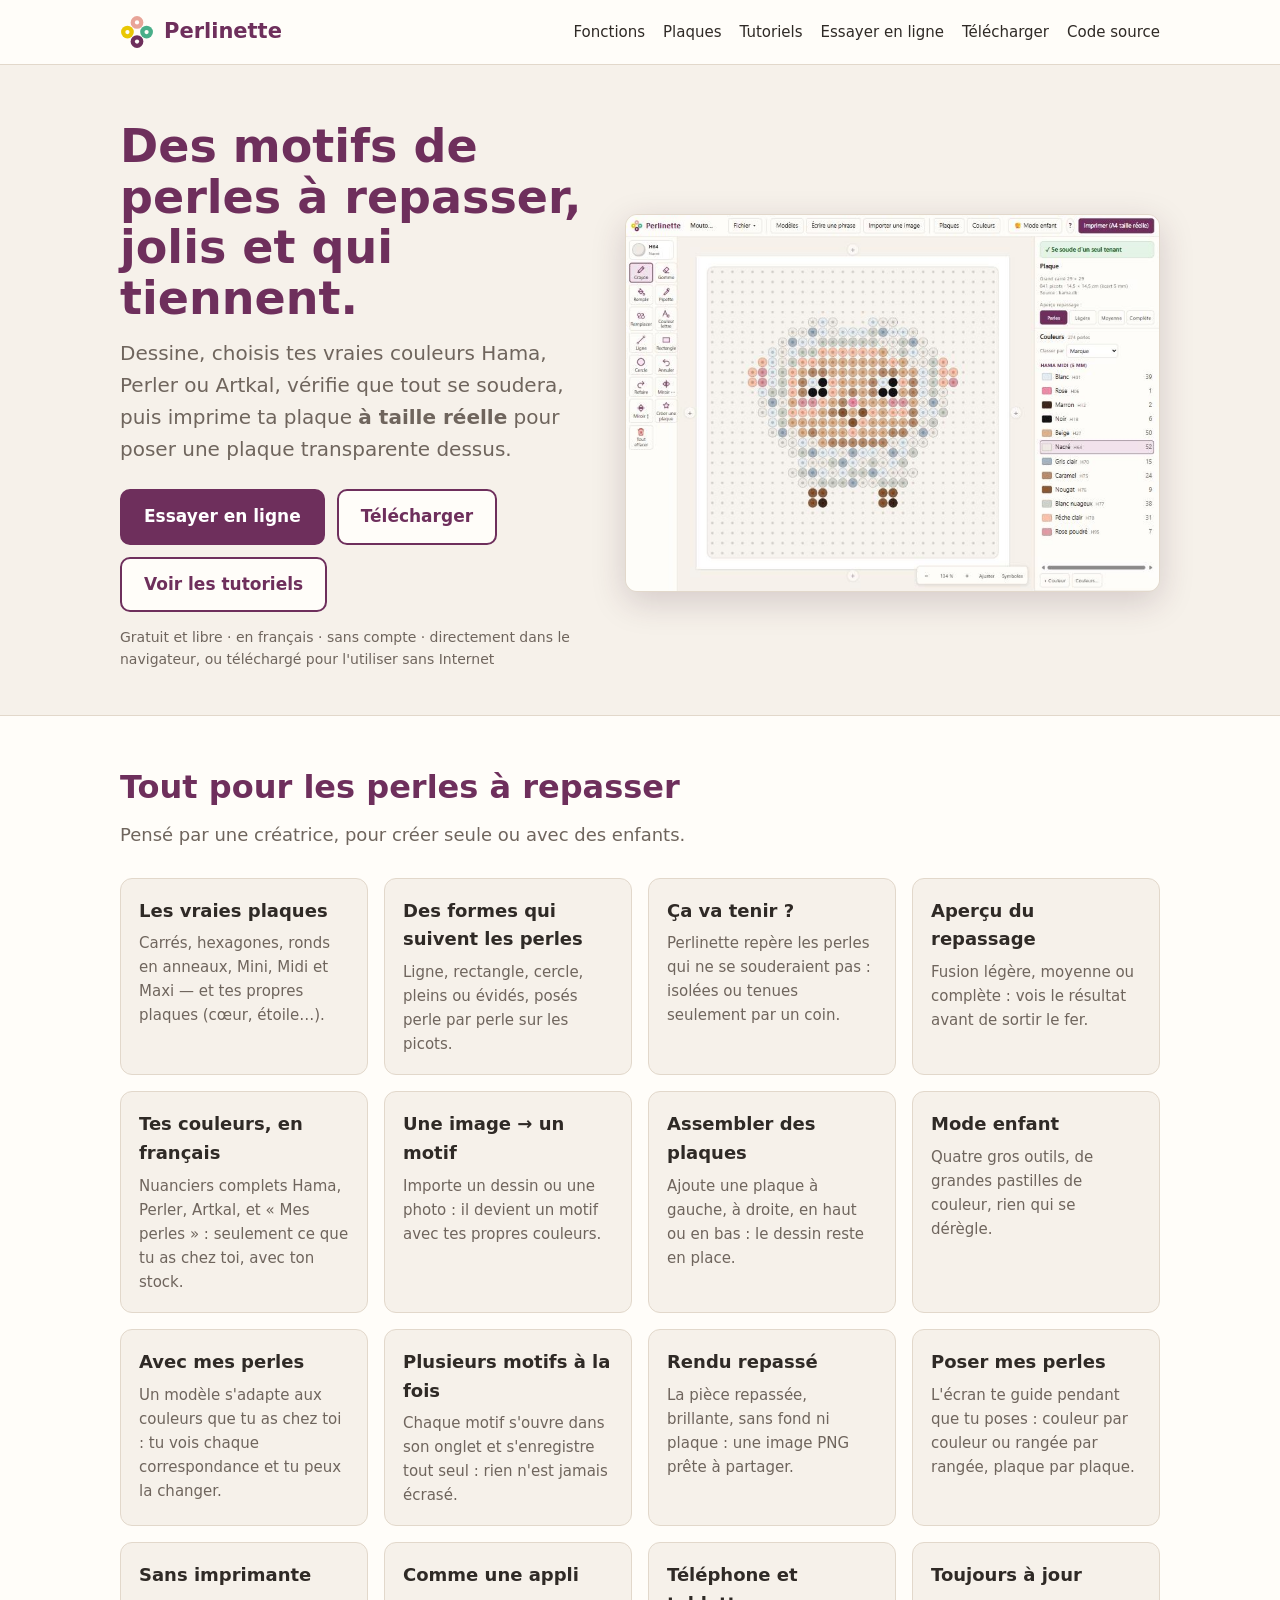
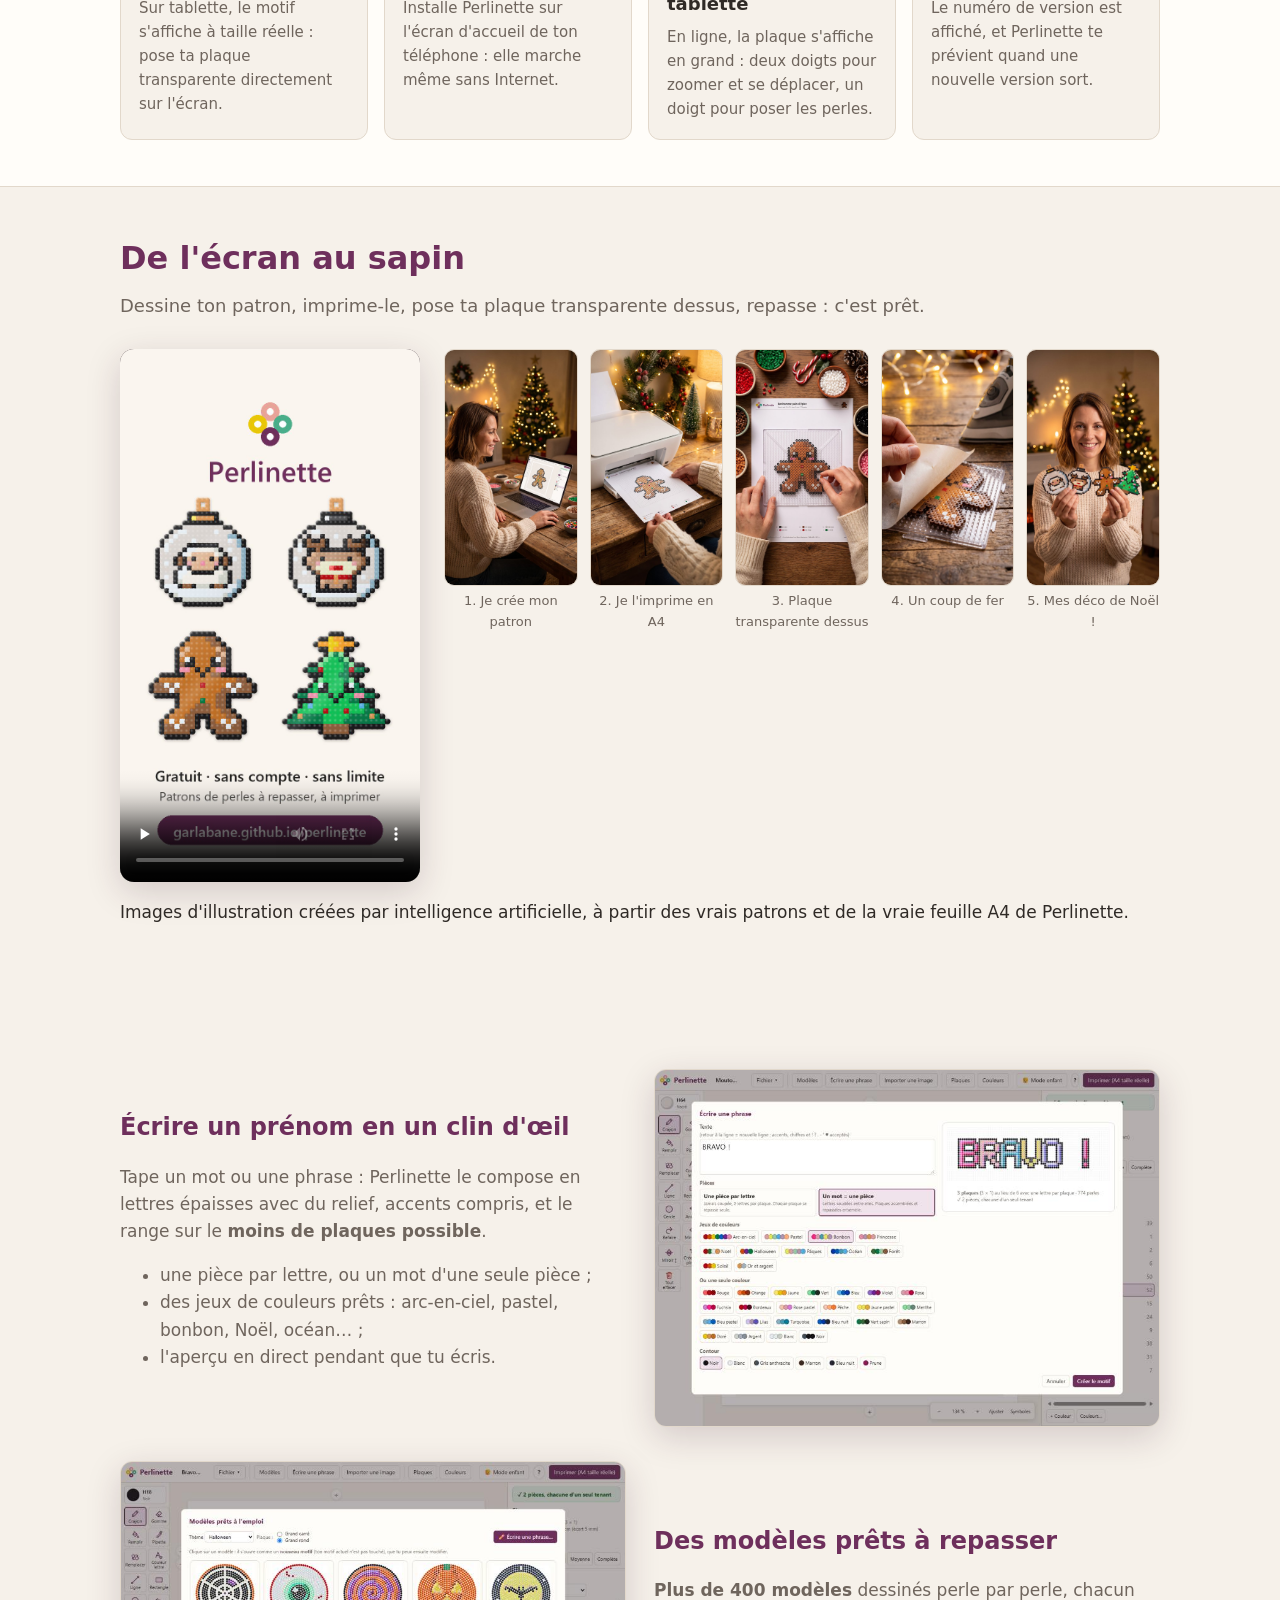
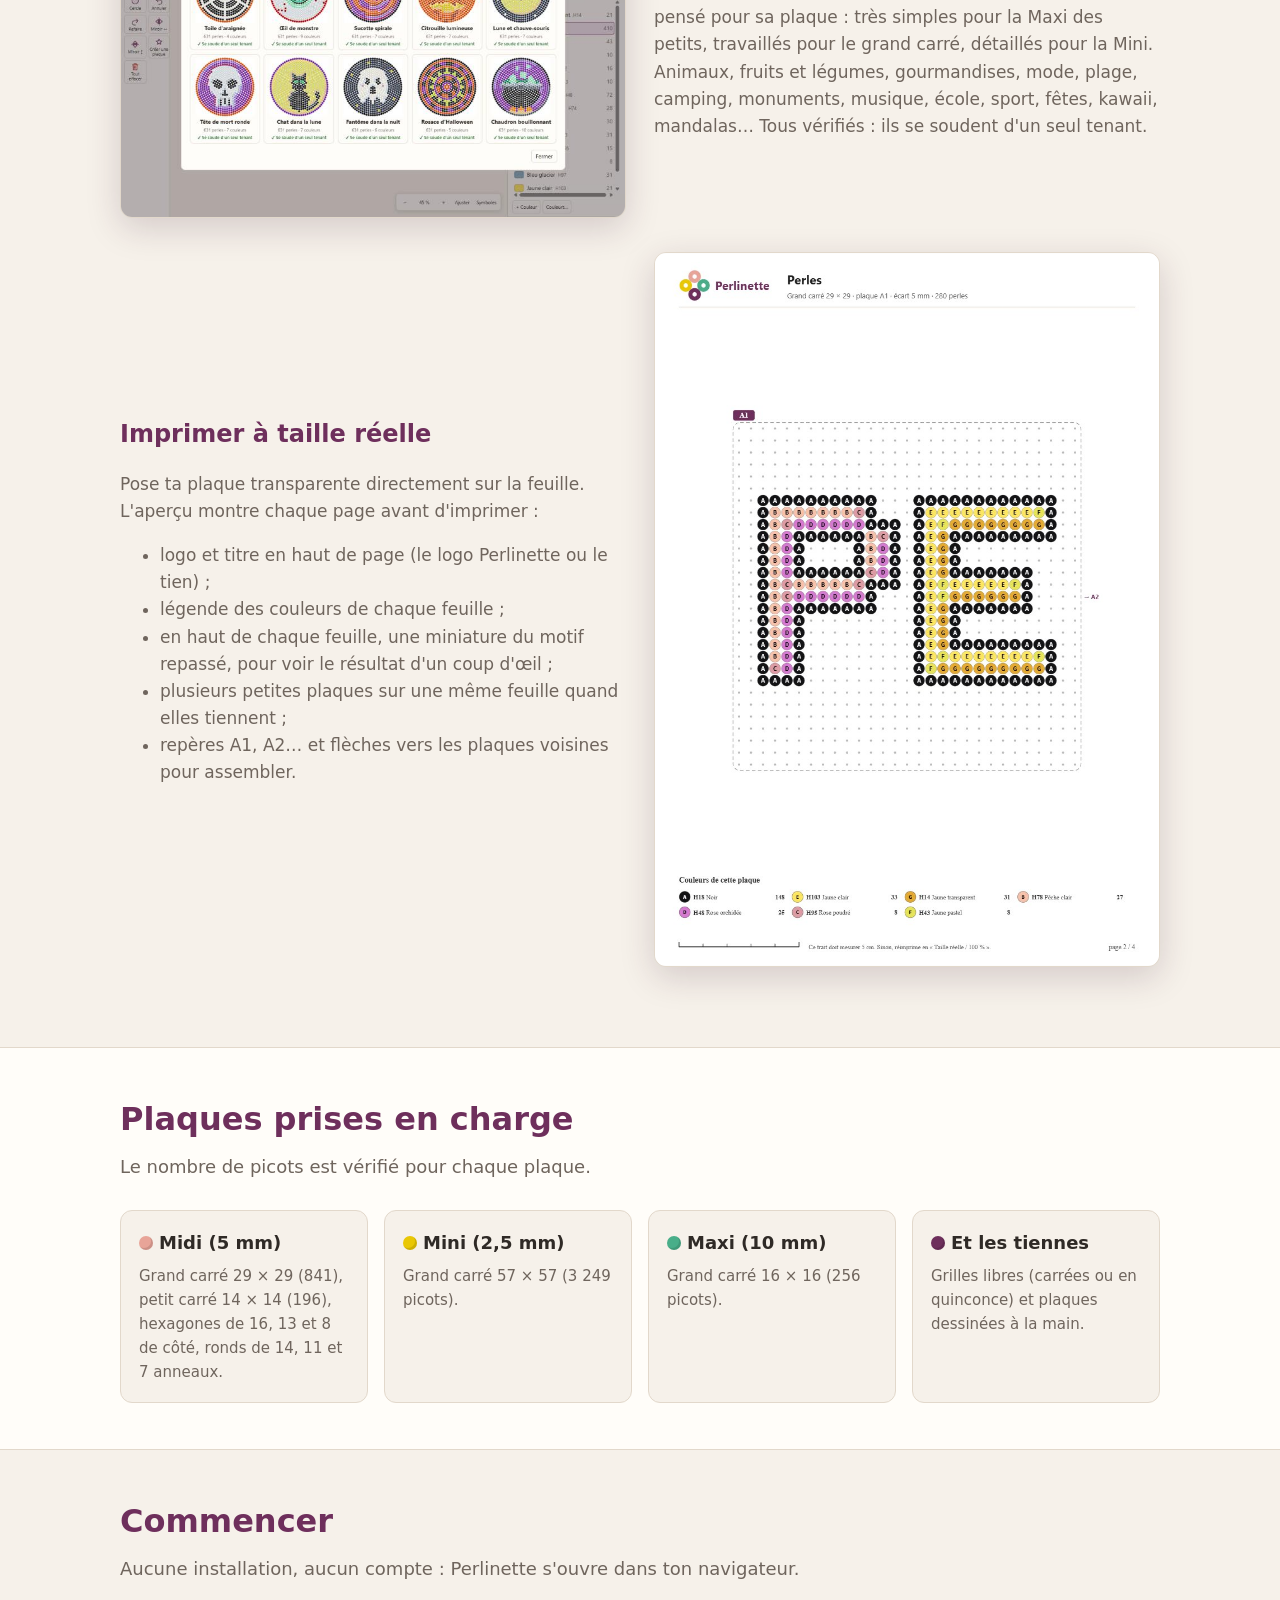
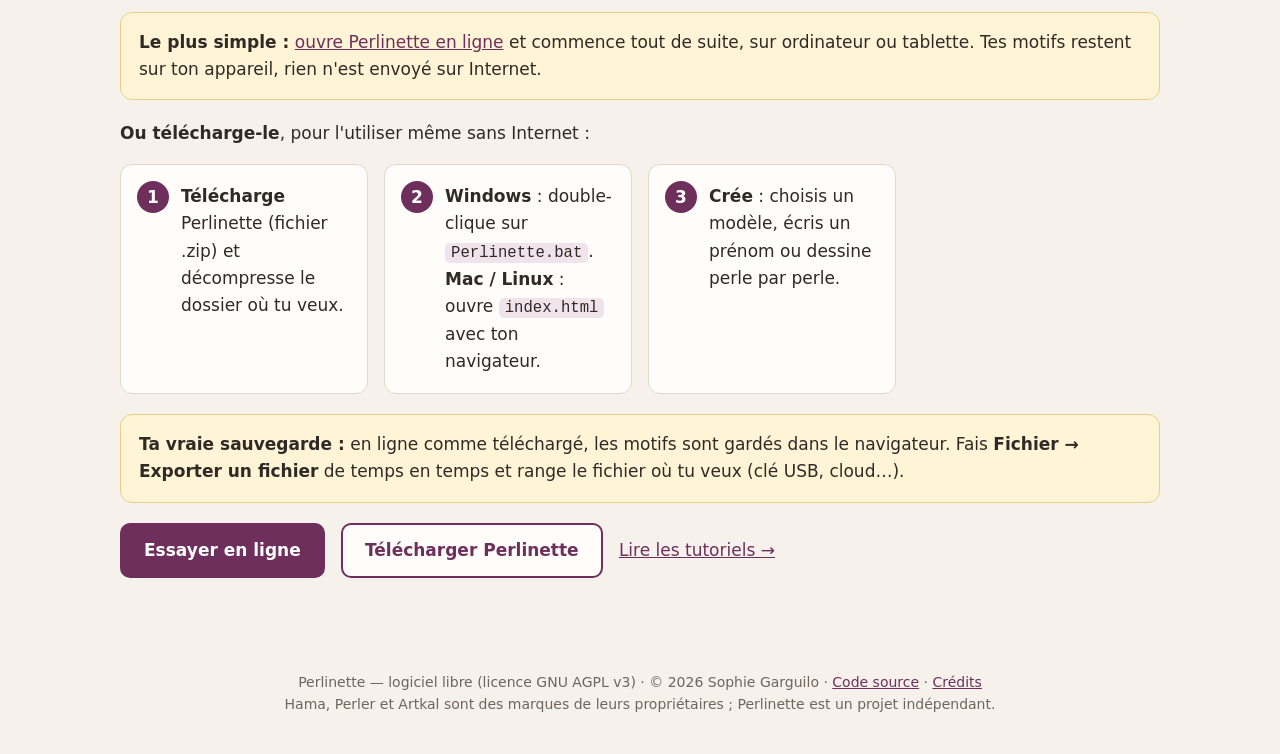
==== docs/index.html @ 948c27b5 "Perlinette 1.3.0 : poser ses perles avec l'écran pour guide - « Poser mes perles » : par couleur, pa" ====
<!doctype html>
<html lang="fr">
<head>
<meta charset="utf-8">
<meta name="viewport" content="width=device-width, initial-scale=1">
<title>Perlinette — motifs de perles à repasser</title>
<meta name="description" content="Perlinette : créer, préparer et imprimer à taille réelle des motifs de perles à repasser (Hama, Perler, Artkal). Gratuit, en français, sans installation.">
<link rel="icon" href="logo.svg" type="image/svg+xml">
<link rel="stylesheet" href="style.css">
</head>
<body>
<header class="entete">
  <div class="conteneur">
    <a class="marque" href="./"><img src="logo.svg" alt="">Perlinette</a>
    <nav>
      <a href="#fonctions">Fonctions</a>
      <a href="#plaques">Plaques</a>
      <a href="tutoriels.html">Tutoriels</a>
      <a href="app/">Essayer en ligne</a>
      <a href="#telecharger">Télécharger</a>
      <a href="https://github.com/garlabane/perlinette">Code source</a>
    </nav>
  </div>
</header>

<main>
<section class="accroche">
  <div class="conteneur">
    <div>
      <h1>Des motifs de perles à repasser, jolis et qui tiennent.</h1>
      <p class="grand">Dessine, choisis tes vraies couleurs Hama, Perler ou Artkal, vérifie que tout se soudera, puis imprime ta plaque <b>à taille réelle</b> pour poser une plaque transparente dessus.</p>
      <div class="actions">
        <a class="bouton plein" href="app/">Essayer en ligne</a>
        <a class="bouton vide" href="https://github.com/garlabane/perlinette/archive/refs/heads/main.zip">Télécharger</a>
        <a class="bouton vide" href="tutoriels.html">Voir les tutoriels</a>
      </div>
      <p class="note">Gratuit et libre · en français · sans compte · directement dans le navigateur, ou téléchargé pour l'utiliser sans Internet</p>
    </div>
    <img class="capture" src="captures/editeur.jpg" alt="L'éditeur de Perlinette : un mouton kawaii sur un grand carré, les outils à gauche, les couleurs à droite">
  </div>
</section>

<section class="claire" id="fonctions">
  <div class="conteneur">
    <h2>Tout pour les perles à repasser</h2>
    <p class="sous">Pensé par une créatrice, pour créer seule ou avec des enfants.</p>
    <div class="cartes">
      <div class="carte"><h3>Les vraies plaques</h3><p>Carrés, hexagones, ronds en anneaux, Mini, Midi et Maxi — et tes propres plaques (cœur, étoile…).</p></div>
      <div class="carte"><h3>Des formes qui suivent les perles</h3><p>Ligne, rectangle, cercle, pleins ou évidés, posés perle par perle sur les picots.</p></div>
      <div class="carte"><h3>Ça va tenir ?</h3><p>Perlinette repère les perles qui ne se souderaient pas : isolées ou tenues seulement par un coin.</p></div>
      <div class="carte"><h3>Aperçu du repassage</h3><p>Fusion légère, moyenne ou complète : vois le résultat avant de sortir le fer.</p></div>
      <div class="carte"><h3>Tes couleurs, en français</h3><p>Nuanciers complets Hama, Perler, Artkal, et « Mes perles » : seulement ce que tu as chez toi, avec ton stock.</p></div>
      <div class="carte"><h3>Une image → un motif</h3><p>Importe un dessin ou une photo : il devient un motif avec tes propres couleurs.</p></div>
      <div class="carte"><h3>Assembler des plaques</h3><p>Ajoute une plaque à gauche, à droite, en haut ou en bas : le dessin reste en place.</p></div>
      <div class="carte"><h3>Mode enfant</h3><p>Quatre gros outils, de grandes pastilles de couleur, rien qui se dérègle.</p></div>
      <div class="carte"><h3>Avec mes perles</h3><p>Un modèle s'adapte aux couleurs que tu as chez toi : tu vois chaque correspondance et tu peux la changer.</p></div>
      <div class="carte"><h3>Plusieurs motifs à la fois</h3><p>Chaque motif s'ouvre dans son onglet et s'enregistre tout seul : rien n'est jamais écrasé.</p></div>
      <div class="carte"><h3>Rendu repassé</h3><p>La pièce repassée, brillante, sans fond ni plaque : une image PNG prête à partager.</p></div>
      <div class="carte"><h3>Poser mes perles</h3><p>L'écran te guide pendant que tu poses : couleur par couleur ou rangée par rangée, plaque par plaque.</p></div>
      <div class="carte"><h3>Sans imprimante</h3><p>Sur tablette, le motif s'affiche à taille réelle : pose ta plaque transparente directement sur l'écran.</p></div>
      <div class="carte"><h3>Comme une appli</h3><p>Installe Perlinette sur l'écran d'accueil de ton téléphone : elle marche même sans Internet.</p></div>
      <div class="carte"><h3>Téléphone et tablette</h3><p>En ligne, la plaque s'affiche en grand : deux doigts pour zoomer et se déplacer, un doigt pour poser les perles.</p></div>
      <div class="carte"><h3>Toujours à jour</h3><p>Le numéro de version est affiché, et Perlinette te prévient quand une nouvelle version sort.</p></div>
    </div>
  </div>
</section>

<section id="ecran-sapin">
  <div class="conteneur">
    <h2>De l'écran au sapin</h2>
    <p class="sous">Dessine ton patron, imprime-le, pose ta plaque transparente dessus, repasse : c'est prêt.</p>
    <div class="film">
      <video controls playsinline preload="none" poster="video/pub-noel.jpg" src="video/pub-noel.mp4" aria-label="Vidéo : un patron de Noël créé dans Perlinette, imprimé, réalisé en perles puis repassé"></video>
      <div class="vues">
        <figure><img src="captures/vues/1-creer.jpg" alt="Une femme crée un bonhomme pain d'épice dans Perlinette, dans un salon de Noël" loading="lazy"><figcaption>1. Je crée mon patron</figcaption></figure>
        <figure><img src="captures/vues/2-imprimer.jpg" alt="La feuille A4 du patron sort de l'imprimante" loading="lazy"><figcaption>2. Je l'imprime en A4</figcaption></figure>
        <figure><img src="captures/vues/3-poser.jpg" alt="Une plaque transparente posée sur la feuille, les perles posées une à une" loading="lazy"><figcaption>3. Plaque transparente dessus</figcaption></figure>
        <figure><img src="captures/vues/4-repasser.jpg" alt="On soulève le papier sulfurisé : le bonhomme pain d'épice est repassé" loading="lazy"><figcaption>4. Un coup de fer</figcaption></figure>
        <figure><img src="captures/vues/5-montrer.jpg" alt="Quatre décorations de Noël en perles repassées : mouton, renne, bonhomme pain d'épice, sapin" loading="lazy"><figcaption>5. Mes déco de Noël !</figcaption></figure>
      </div>
    </div>
    <p class="note">Images d'illustration créées par intelligence artificielle, à partir des vrais patrons et de la vraie feuille A4 de Perlinette.</p>
  </div>
</section>

<section>
  <div class="conteneur">
    <div class="vitrine">
      <div>
        <h3>Écrire un prénom en un clin d'œil</h3>
        <p>Tape un mot ou une phrase : Perlinette le compose en lettres épaisses avec du relief, accents compris, et le range sur le <b>moins de plaques possible</b>.</p>
        <ul>
          <li>une pièce par lettre, ou un mot d'une seule pièce ;</li>
          <li>des jeux de couleurs prêts : arc-en-ciel, pastel, bonbon, Noël, océan… ;</li>
          <li>l'aperçu en direct pendant que tu écris.</li>
        </ul>
      </div>
      <img class="capture" src="captures/phrase.jpg" alt="La fenêtre « Écrire une phrase » avec l'aperçu du mot BRAVO en couleurs bonbon">
    </div>
    <div class="vitrine inverse">
      <div>
        <h3>Des modèles prêts à repasser</h3>
        <p><b>Plus de 400 modèles</b> dessinés perle par perle, chacun pensé pour sa plaque : très simples pour la Maxi des petits, travaillés pour le grand carré, détaillés pour la Mini. Animaux, fruits et légumes, gourmandises, mode, plage, camping, monuments, musique, école, sport, fêtes, kawaii, mandalas… Tous vérifiés : ils se soudent d'un seul tenant.</p>
      </div>
      <img class="capture" src="captures/modeles.jpg" alt="La bibliothèque de modèles : dix motifs d'Halloween pour la plaque ronde">
    </div>
    <div class="vitrine">
      <div>
        <h3>Imprimer à taille réelle</h3>
        <p>Pose ta plaque transparente directement sur la feuille. L'aperçu montre chaque page avant d'imprimer :</p>
        <ul>
          <li>logo et titre en haut de page (le logo Perlinette ou le tien) ;</li>
          <li>légende des couleurs de chaque feuille ;</li>
          <li>en haut de chaque feuille, une miniature du motif repassé, pour voir le résultat d'un coup d'œil ;</li>
          <li>plusieurs petites plaques sur une même feuille quand elles tiennent ;</li>
          <li>repères A1, A2… et flèches vers les plaques voisines pour assembler.</li>
        </ul>
      </div>
      <img class="capture" src="captures/feuille-a4.jpg" alt="Une feuille A4 imprimée : logo, plaque à taille réelle avec symboles, légende des couleurs et règle de contrôle">
    </div>
  </div>
</section>

<section class="claire" id="plaques">
  <div class="conteneur">
    <h2>Plaques prises en charge</h2>
    <p class="sous">Le nombre de picots est vérifié pour chaque plaque.</p>
    <div class="cartes">
      <div class="carte"><h3><span class="perle" style="background:var(--rose)"></span>Midi (5 mm)</h3><p>Grand carré 29 × 29 (841), petit carré 14 × 14 (196), hexagones de 16, 13 et 8 de côté, ronds de 14, 11 et 7 anneaux.</p></div>
      <div class="carte"><h3><span class="perle" style="background:var(--jaune)"></span>Mini (2,5 mm)</h3><p>Grand carré 57 × 57 (3 249 picots).</p></div>
      <div class="carte"><h3><span class="perle" style="background:var(--vert)"></span>Maxi (10 mm)</h3><p>Grand carré 16 × 16 (256 picots).</p></div>
      <div class="carte"><h3><span class="perle" style="background:var(--prune)"></span>Et les tiennes</h3><p>Grilles libres (carrées ou en quinconce) et plaques dessinées à la main.</p></div>
    </div>
  </div>
</section>

<section id="telecharger">
  <div class="conteneur">
    <h2>Commencer</h2>
    <p class="sous">Aucune installation, aucun compte : Perlinette s'ouvre dans ton navigateur.</p>
    <div class="encadre"><b>Le plus simple :</b> <a href="app/">ouvre Perlinette en ligne</a> et commence tout de suite, sur ordinateur ou tablette. Tes motifs restent sur ton appareil, rien n'est envoyé sur Internet.</div>
    <p><b>Ou télécharge-le</b>, pour l'utiliser même sans Internet :</p>
    <ol class="etapes">
      <li><b>Télécharge</b> Perlinette (fichier .zip) et décompresse le dossier où tu veux.</li>
      <li><b>Windows</b> : double-clique sur <code>Perlinette.bat</code>.<br><b>Mac / Linux</b> : ouvre <code>index.html</code> avec ton navigateur.</li>
      <li><b>Crée</b> : choisis un modèle, écris un prénom ou dessine perle par perle.</li>
    </ol>
    <div class="encadre"><b>Ta vraie sauvegarde :</b> en ligne comme téléchargé, les motifs sont gardés dans le navigateur. Fais <b>Fichier → Exporter un fichier</b> de temps en temps et range le fichier où tu veux (clé USB, cloud…).</div>
    <p><a class="bouton plein" href="app/">Essayer en ligne</a> &nbsp; <a class="bouton vide" href="https://github.com/garlabane/perlinette/archive/refs/heads/main.zip">Télécharger Perlinette</a> &nbsp; <a href="tutoriels.html">Lire les tutoriels →</a></p>
  </div>
</section>
</main>

<footer class="pied">
  <div class="conteneur">
    Perlinette — logiciel libre (licence GNU AGPL v3) · © 2026 Sophie Garguilo ·
    <a href="https://github.com/garlabane/perlinette">Code source</a> ·
    <a href="https://github.com/garlabane/perlinette/blob/main/CREDITS.md">Crédits</a><br>
    Hama, Perler et Artkal sont des marques de leurs propriétaires ; Perlinette est un projet indépendant.
  </div>
</footer>
</body>
</html>
---- docs/style.css ----
:root {
  --fond: #f6f1ea; --panneau: #fffdf9; --bord: #e2d8cb; --texte: #2f2a26; --doux: #6f655d;
  --prune: #6e2f5c; --prune-clair: #f1e3ec; --rose: #E8A498; --jaune: #E9C704; --vert: #49AE89;
}
* { box-sizing: border-box; }
html { scroll-behavior: smooth; }
body { margin: 0; font: 17px/1.6 "Segoe UI", system-ui, -apple-system, sans-serif; color: var(--texte); background: var(--fond); }
a { color: var(--prune); }
img { max-width: 100%; height: auto; display: block; }
.conteneur { max-width: 1080px; margin: 0 auto; padding: 0 20px; }

/* en-tête */
.entete { background: var(--panneau); border-bottom: 1px solid var(--bord); position: sticky; top: 0; z-index: 10; }
.entete .conteneur { display: flex; align-items: center; gap: 18px; min-height: 64px; flex-wrap: wrap; }
.marque { display: inline-flex; align-items: center; gap: 10px; font-weight: 700; font-size: 21px; color: var(--prune); text-decoration: none; }
.marque img { width: 34px; height: 34px; }
.entete nav { margin-left: auto; display: flex; gap: 18px; flex-wrap: wrap; font-size: 15px; }
.entete nav a { text-decoration: none; color: var(--texte); }
.entete nav a:hover { color: var(--prune); }

/* boutons */
.bouton { display: inline-block; padding: 12px 22px; border-radius: 10px; font-weight: 600; text-decoration: none; border: 2px solid var(--prune); }
.bouton.plein { background: var(--prune); color: #fff; }
.bouton.plein:hover { background: #5a2549; }
.bouton.vide { color: var(--prune); background: var(--panneau); }

/* accroche */
.accroche { padding: 56px 0 30px; }
.accroche .conteneur { display: grid; grid-template-columns: 1fr 1.15fr; gap: 40px; align-items: center; }
.accroche h1 { font-size: 46px; line-height: 1.1; margin: 0 0 14px; color: var(--prune); }
.accroche p.grand { font-size: 20px; color: var(--doux); margin: 0 0 24px; }
.accroche .actions { display: flex; gap: 12px; flex-wrap: wrap; }
.accroche .note { font-size: 14px; color: var(--doux); margin-top: 14px; }
.capture { border-radius: 12px; box-shadow: 0 10px 34px rgba(60,30,50,.18); border: 1px solid var(--bord); background: #fff; }

/* sections */
section { padding: 46px 0; }
section.claire { background: var(--panneau); border-top: 1px solid var(--bord); border-bottom: 1px solid var(--bord); }
h2 { font-size: 32px; color: var(--prune); margin: 0 0 8px; }
.sous { color: var(--doux); margin: 0 0 28px; font-size: 18px; }
.cartes { display: grid; grid-template-columns: repeat(auto-fill, minmax(240px, 1fr)); gap: 16px; }
.carte { background: var(--panneau); border: 1px solid var(--bord); border-radius: 12px; padding: 18px; }
section.claire .carte { background: var(--fond); }
.carte h3 { margin: 0 0 6px; font-size: 18px; }
.carte p { margin: 0; font-size: 15px; color: var(--doux); }
.perle { display: inline-block; width: 14px; height: 14px; border-radius: 50%; margin-right: 6px; vertical-align: -1px; box-shadow: inset -2px -2px 0 rgba(0,0,0,.12); }
.vitrine { display: grid; grid-template-columns: 1fr 1fr; gap: 28px; align-items: center; margin: 34px 0; }
.vitrine.inverse > :first-child { order: 2; }
.vitrine h3 { font-size: 24px; margin: 0 0 8px; color: var(--prune); }
.vitrine p, .vitrine li { color: var(--doux); }
.etapes { counter-reset: e; list-style: none; padding: 0; display: grid; grid-template-columns: repeat(auto-fill, minmax(230px, 1fr)); gap: 16px; }
.etapes li { counter-increment: e; background: var(--panneau); border: 1px solid var(--bord); border-radius: 12px; padding: 18px 18px 18px 60px; position: relative; }
.etapes li::before { content: counter(e); position: absolute; left: 16px; top: 16px; width: 32px; height: 32px; border-radius: 50%; background: var(--prune); color: #fff; font-weight: 700; display: grid; place-items: center; }
.encadre { background: #fff4d6; border: 1px solid #e8cf86; border-radius: 12px; padding: 16px 18px; margin: 20px 0; }
code, kbd { background: var(--prune-clair); padding: 1px 6px; border-radius: 5px; font-size: .92em; }
kbd { border: 1px solid #d8bcd0; }

/* tutoriels */
.sommaire { display: flex; flex-wrap: wrap; gap: 8px; margin: 0 0 30px; padding: 0; list-style: none; }
.sommaire a { display: inline-block; padding: 7px 14px; border-radius: 20px; background: var(--panneau); border: 1px solid var(--bord); text-decoration: none; font-size: 15px; }
.sommaire a:hover { border-color: var(--prune); }
.tuto { background: var(--panneau); border: 1px solid var(--bord); border-radius: 14px; padding: 24px 28px; margin: 0 0 22px; scroll-margin-top: 80px; }
.tuto h2 { font-size: 26px; }
.tuto ol, .tuto ul { padding-left: 22px; }
.tuto li { margin: 6px 0; }
.tuto figure { margin: 18px 0 4px; }
.tuto figcaption { font-size: 14px; color: var(--doux); margin-top: 6px; text-align: center; }

/* pied */
.pied { padding: 30px 0 40px; font-size: 14px; color: var(--doux); text-align: center; }

@media (max-width: 820px) {
  .accroche .conteneur, .vitrine { grid-template-columns: 1fr; }
  .vitrine.inverse > :first-child { order: 0; }
  .accroche h1 { font-size: 36px; }
  .entete nav { margin-left: 0; }
  .tuto { padding: 18px; }
}

/* Aperçu des catégories de modèles (tutoriels) */
.categories { display: grid; gap: 14px; margin: 14px 0 6px; }
.categories figure { margin: 0; background: #fff; border: 1px solid rgba(0,0,0,.08); border-radius: 12px; padding: 10px 10px 6px; overflow-x: auto; }
.categories img { display: block; width: 100%; min-width: 560px; height: auto; }
.categories figcaption { margin-top: 4px; font-size: .95rem; }

/* De l'écran au sapin : la vidéo + les 5 vues */
.film { display: grid; grid-template-columns: minmax(220px, 300px) 1fr; gap: 24px; align-items: start; margin-top: 18px; }
.film video { width: 100%; aspect-ratio: 9 / 16; border-radius: 14px; background: #2a1d24; box-shadow: 0 10px 34px rgba(60,30,50,.18); }
.vues { display: grid; grid-template-columns: repeat(5, 1fr); gap: 12px; }
.vues figure { margin: 0; }
.vues img { width: 100%; aspect-ratio: 9 / 16; object-fit: cover; border-radius: 10px; border: 1px solid var(--bord); display: block; }
.vues figcaption { font-size: 13px; color: var(--doux); margin-top: 5px; text-align: center; }
@media (max-width: 820px) {
  .film { grid-template-columns: 1fr; }
  .film video { max-width: 340px; margin: 0 auto; display: block; }
  .vues { grid-template-columns: repeat(3, 1fr); }
}
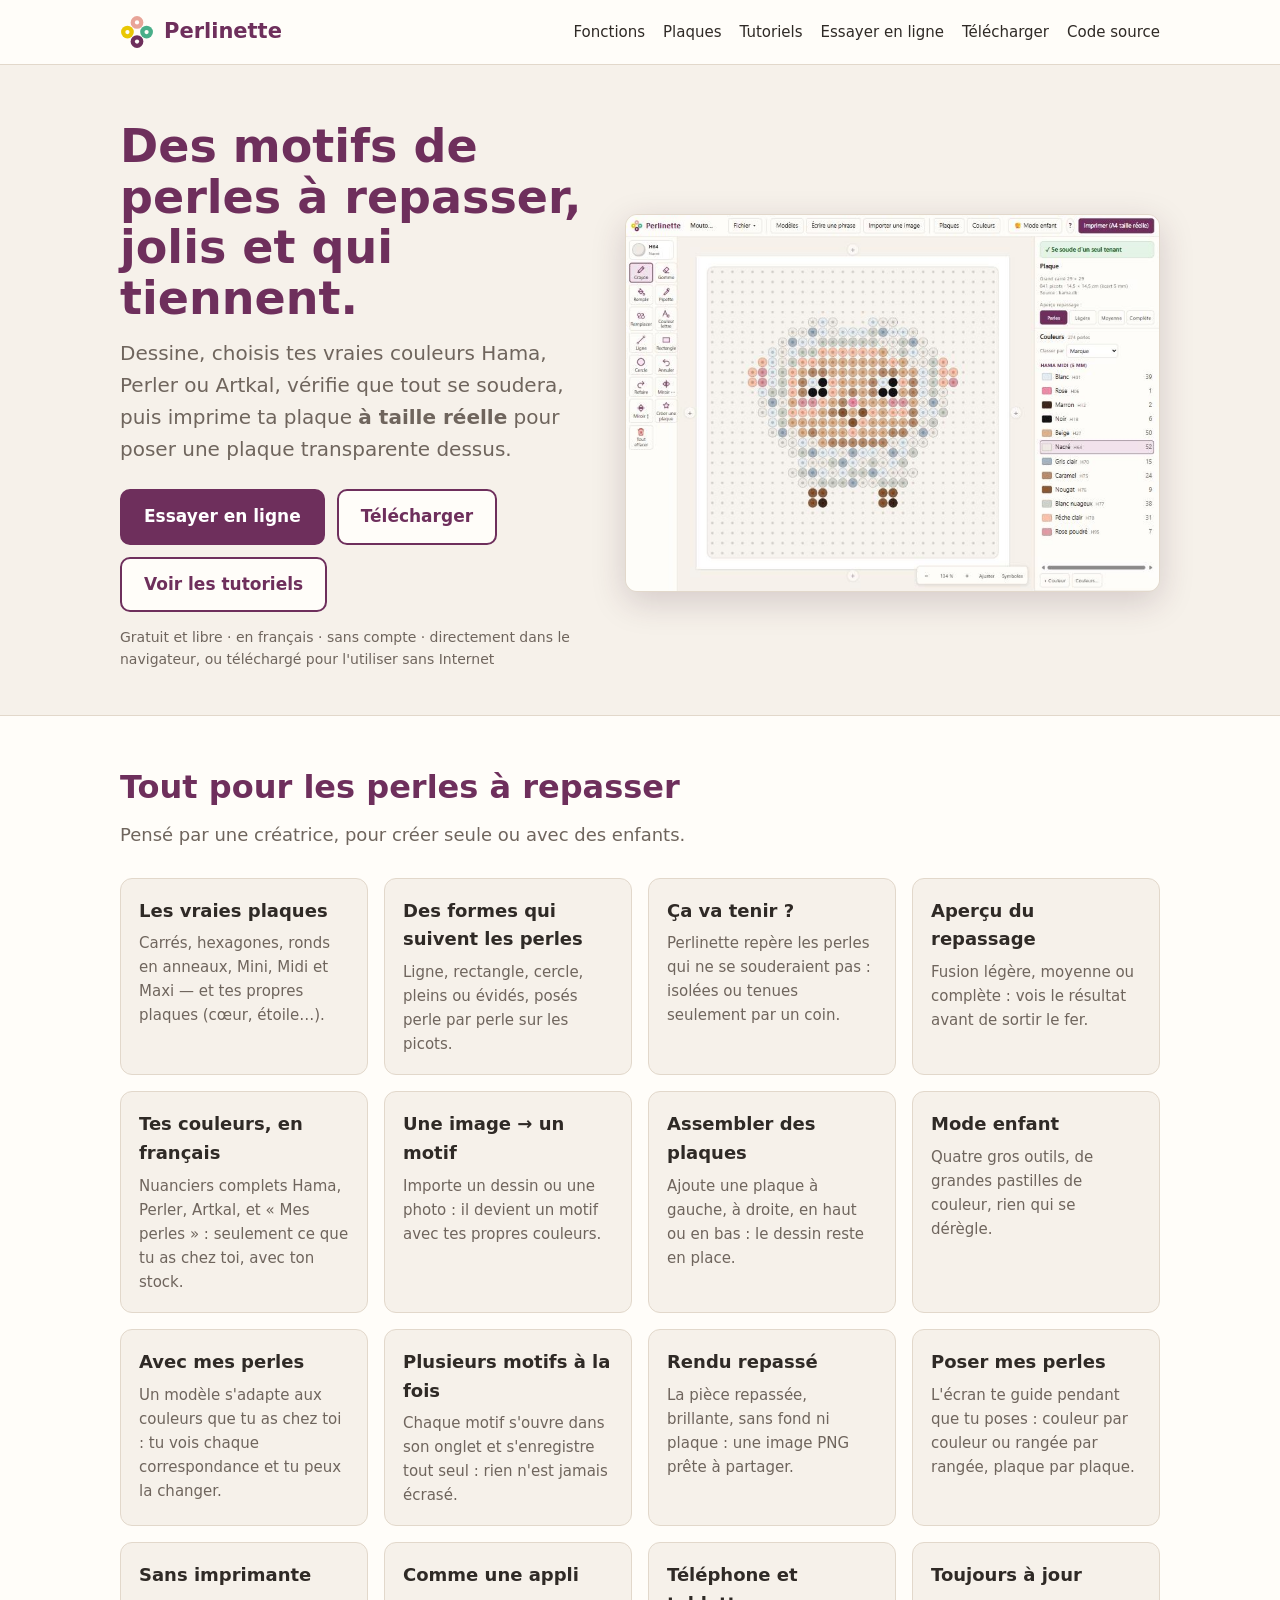
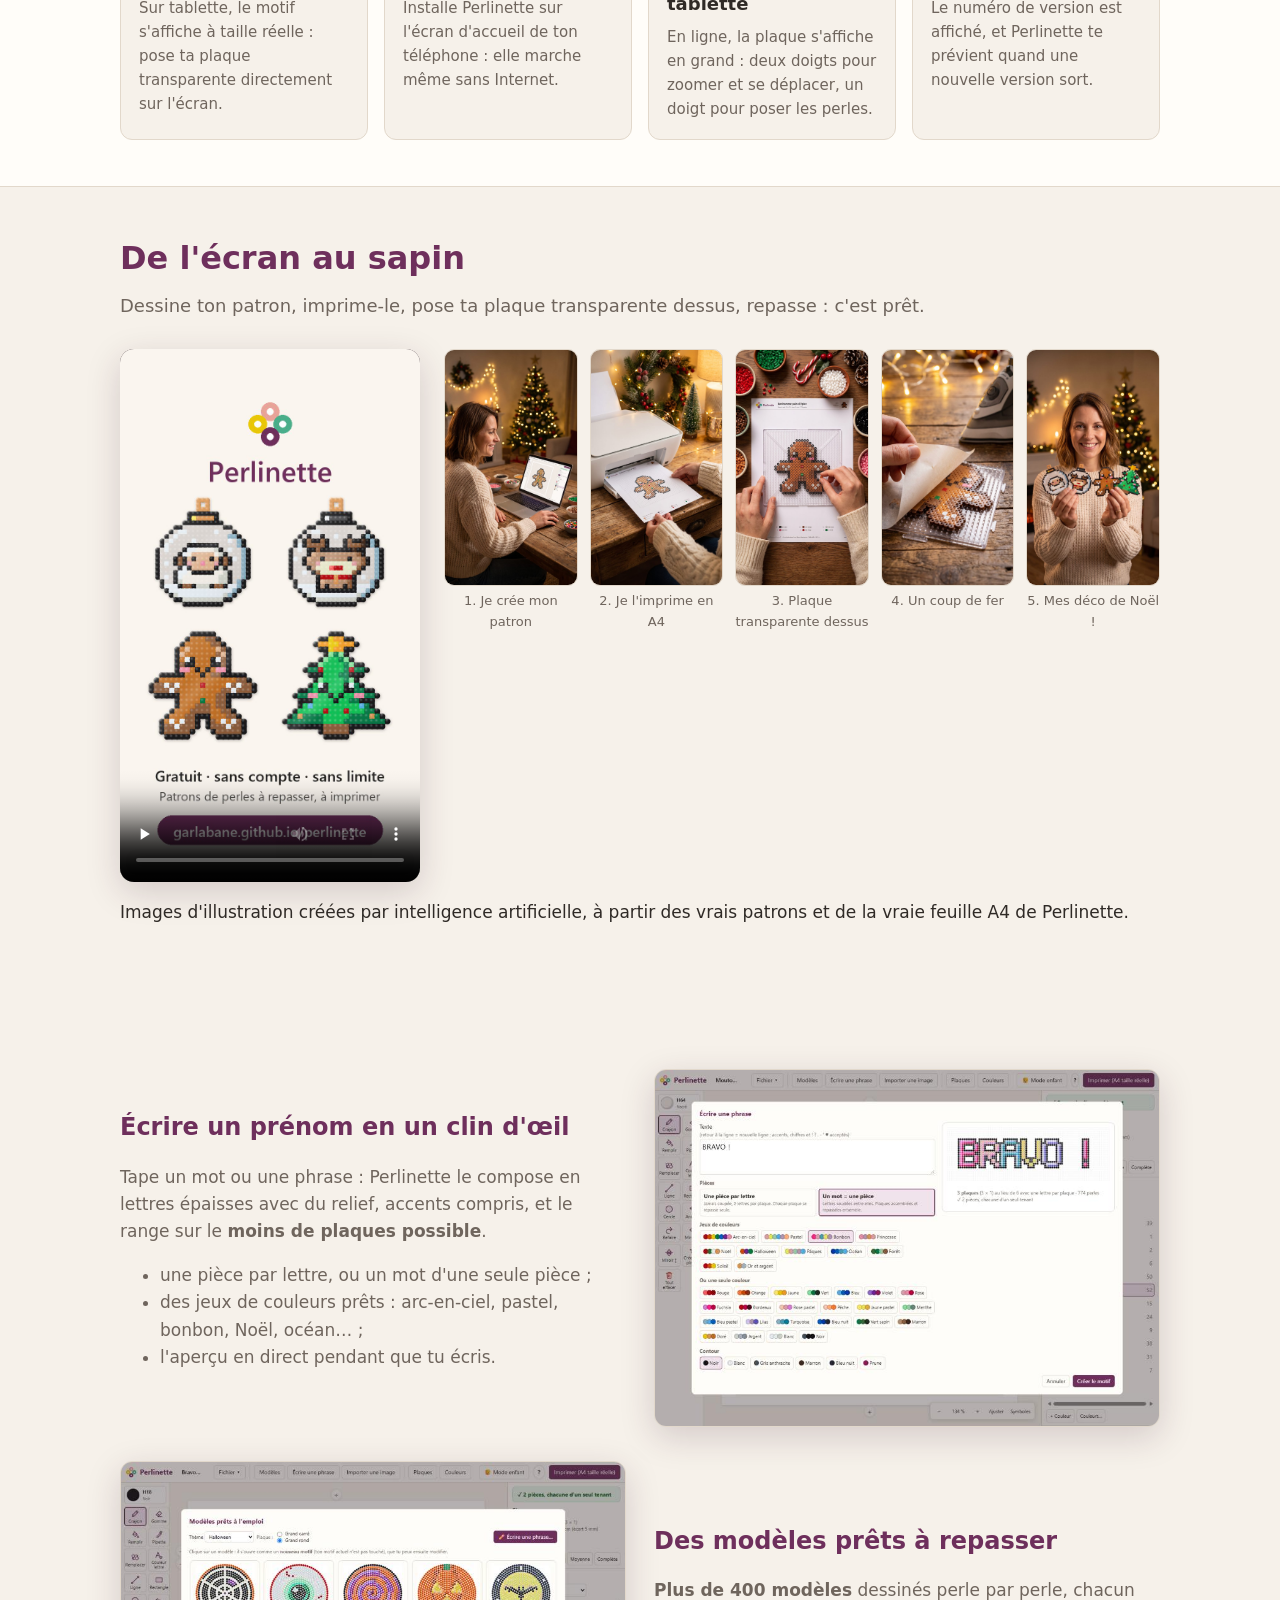
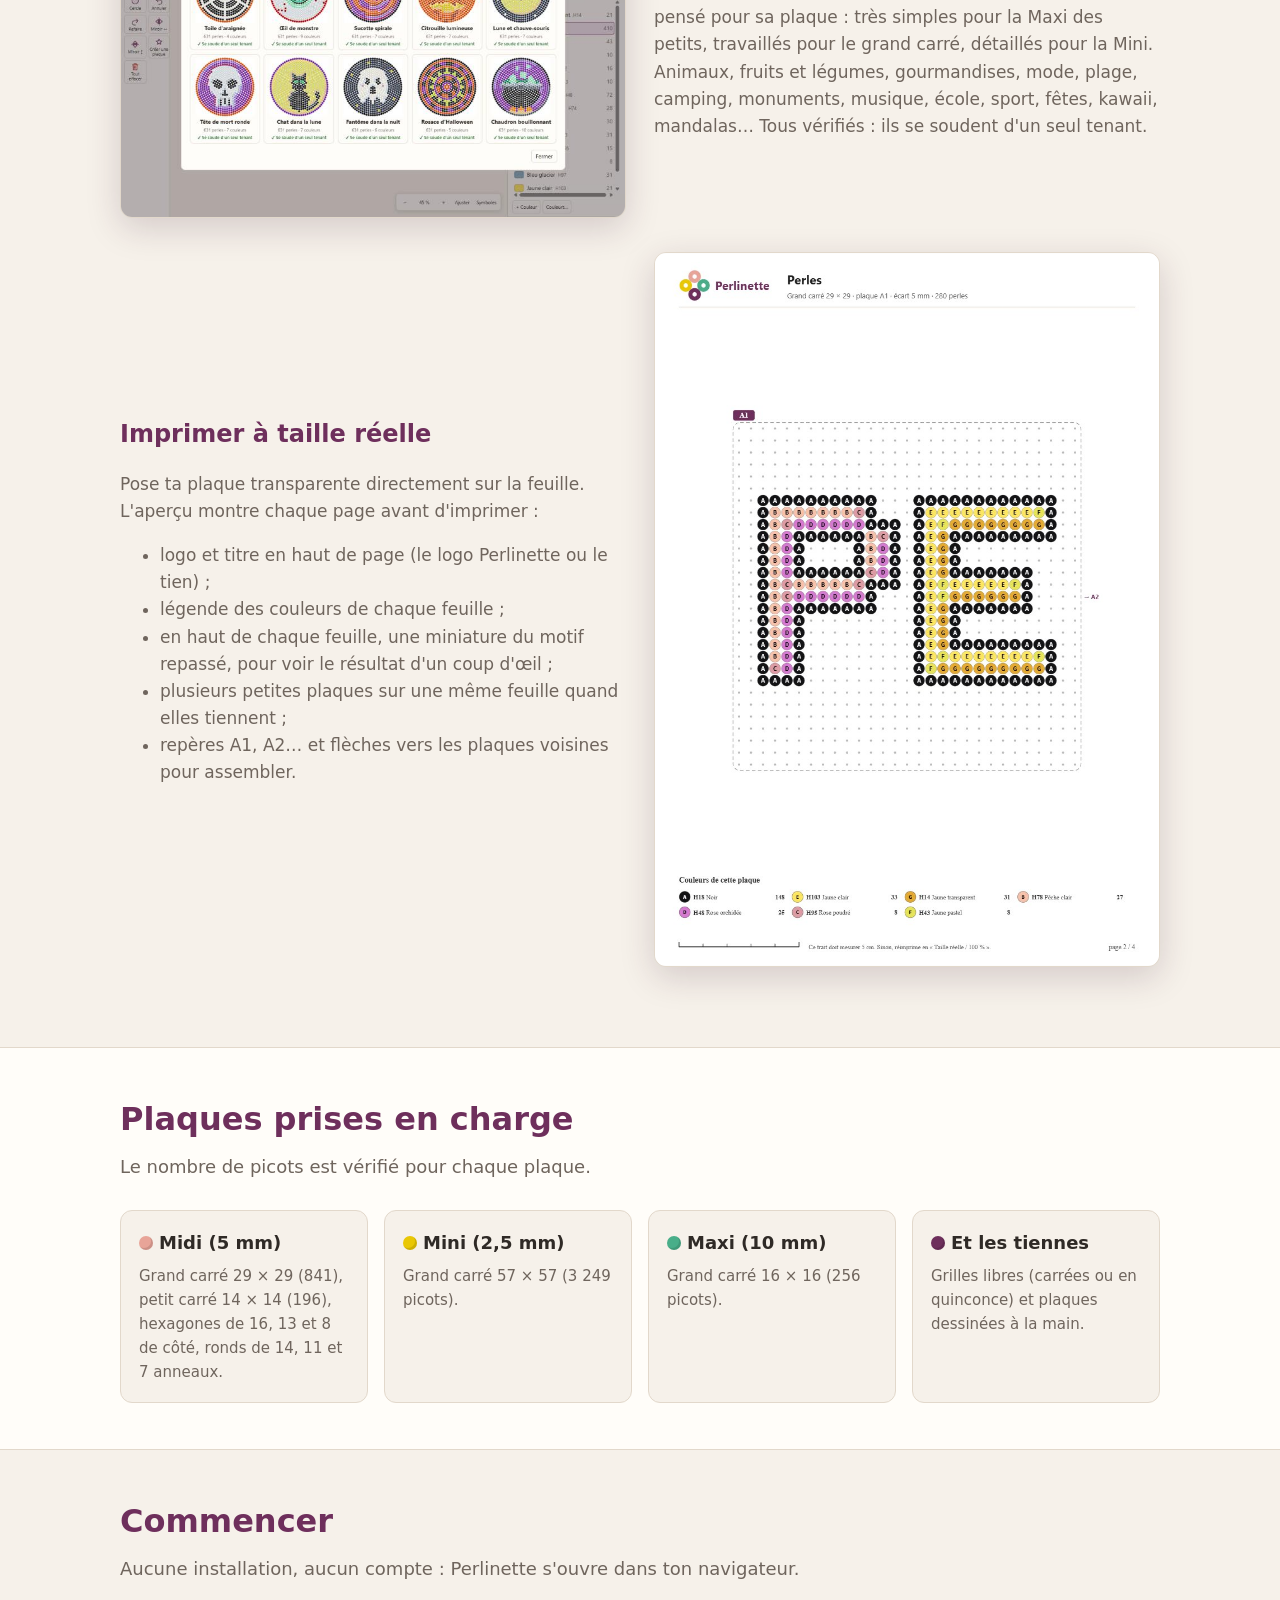
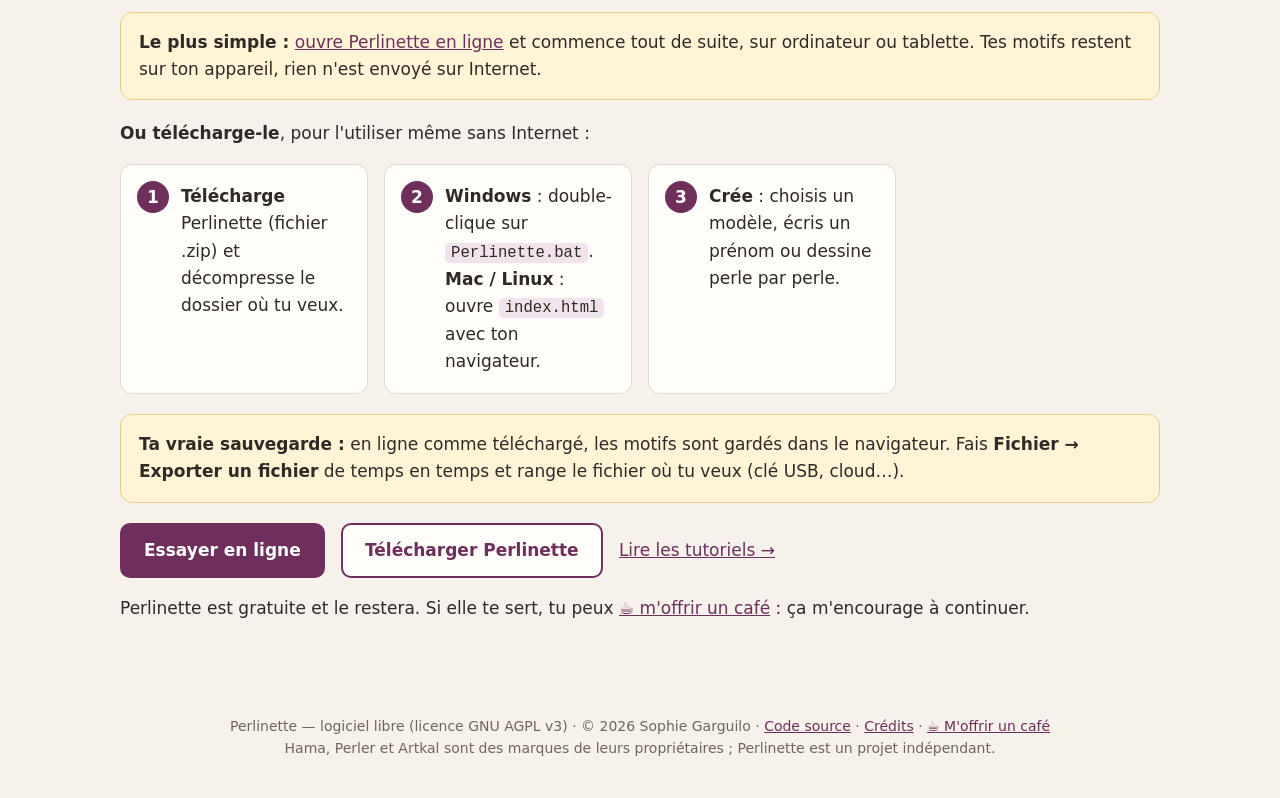
==== commit e3c72b63: "Perlinette 1.4.0 : PDF à partager, noir et blanc, plaque dégagée sur téléphone - fenêtre d'impressio" ====
--- a/docs/index.html
+++ b/docs/index.html
@@ -147,6 +147,7 @@
     </ol>
     <div class="encadre"><b>Ta vraie sauvegarde :</b> en ligne comme téléchargé, les motifs sont gardés dans le navigateur. Fais <b>Fichier → Exporter un fichier</b> de temps en temps et range le fichier où tu veux (clé USB, cloud…).</div>
     <p><a class="bouton plein" href="app/">Essayer en ligne</a> &nbsp; <a class="bouton vide" href="https://github.com/garlabane/perlinette/archive/refs/heads/main.zip">Télécharger Perlinette</a> &nbsp; <a href="tutoriels.html">Lire les tutoriels →</a></p>
+    <p class="note cafe">Perlinette est gratuite et le restera. Si elle te sert, tu peux <a href="https://buymeacoffee.com/garlabane" target="_blank" rel="noopener">☕ m'offrir un café</a> : ça m'encourage à continuer.</p>
   </div>
 </section>
 </main>
@@ -155,7 +156,8 @@
   <div class="conteneur">
     Perlinette — logiciel libre (licence GNU AGPL v3) · © 2026 Sophie Garguilo ·
     <a href="https://github.com/garlabane/perlinette">Code source</a> ·
-    <a href="https://github.com/garlabane/perlinette/blob/main/CREDITS.md">Crédits</a><br>
+    <a href="https://github.com/garlabane/perlinette/blob/main/CREDITS.md">Crédits</a> ·
+    <a href="https://buymeacoffee.com/garlabane" target="_blank" rel="noopener">☕ M'offrir un café</a><br>
     Hama, Perler et Artkal sont des marques de leurs propriétaires ; Perlinette est un projet indépendant.
   </div>
 </footer>
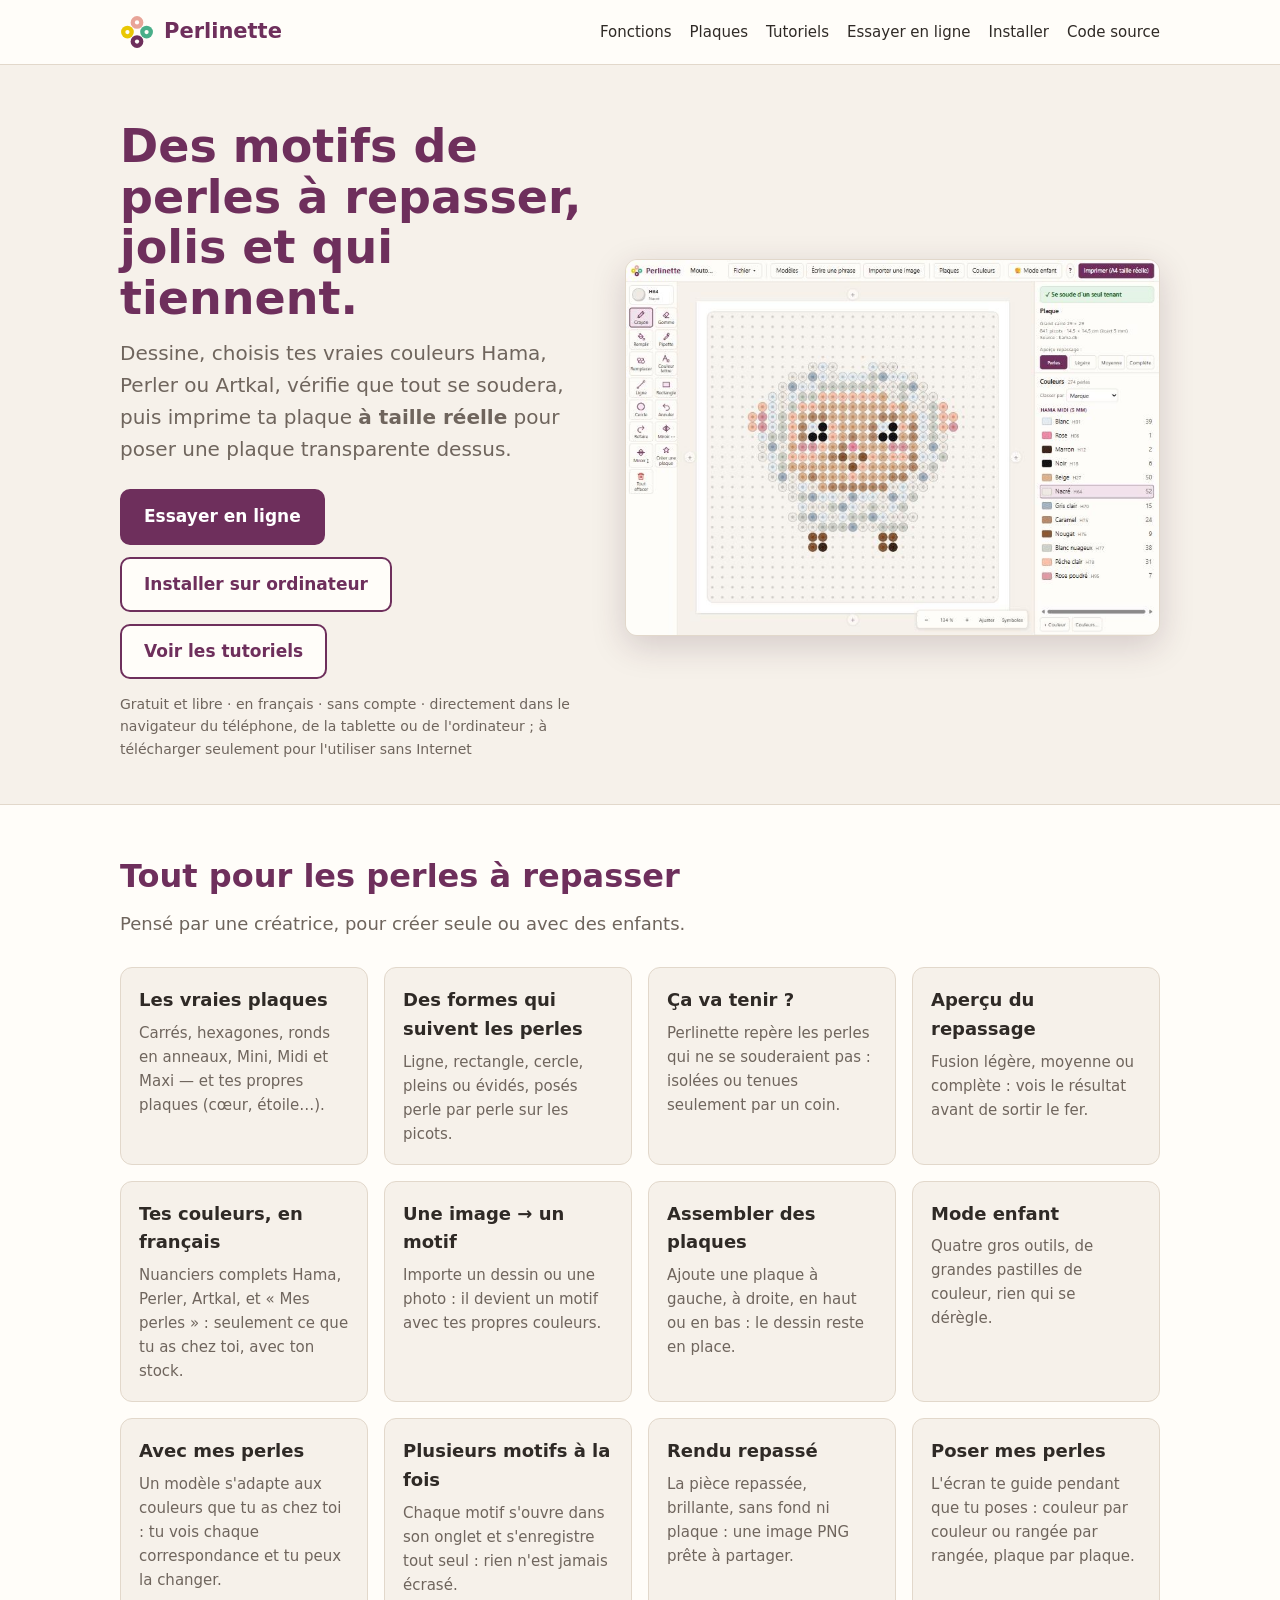
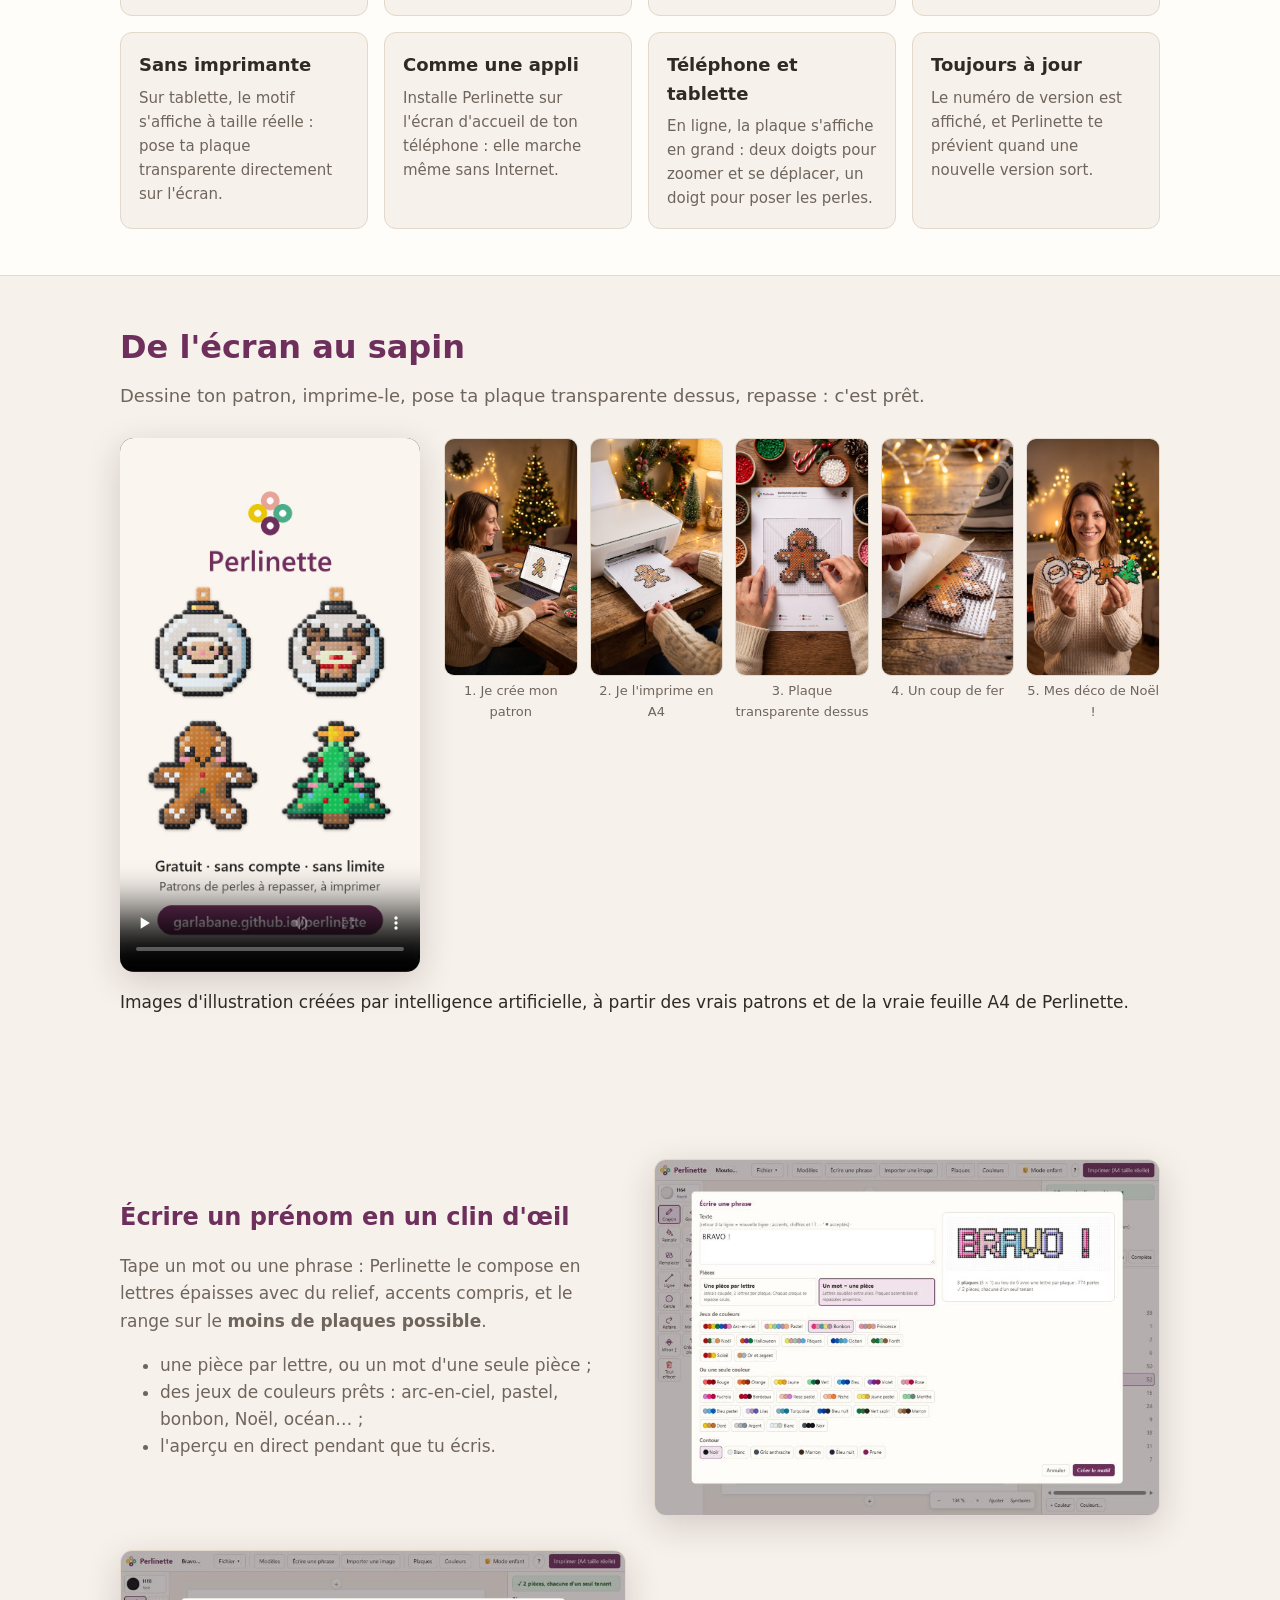
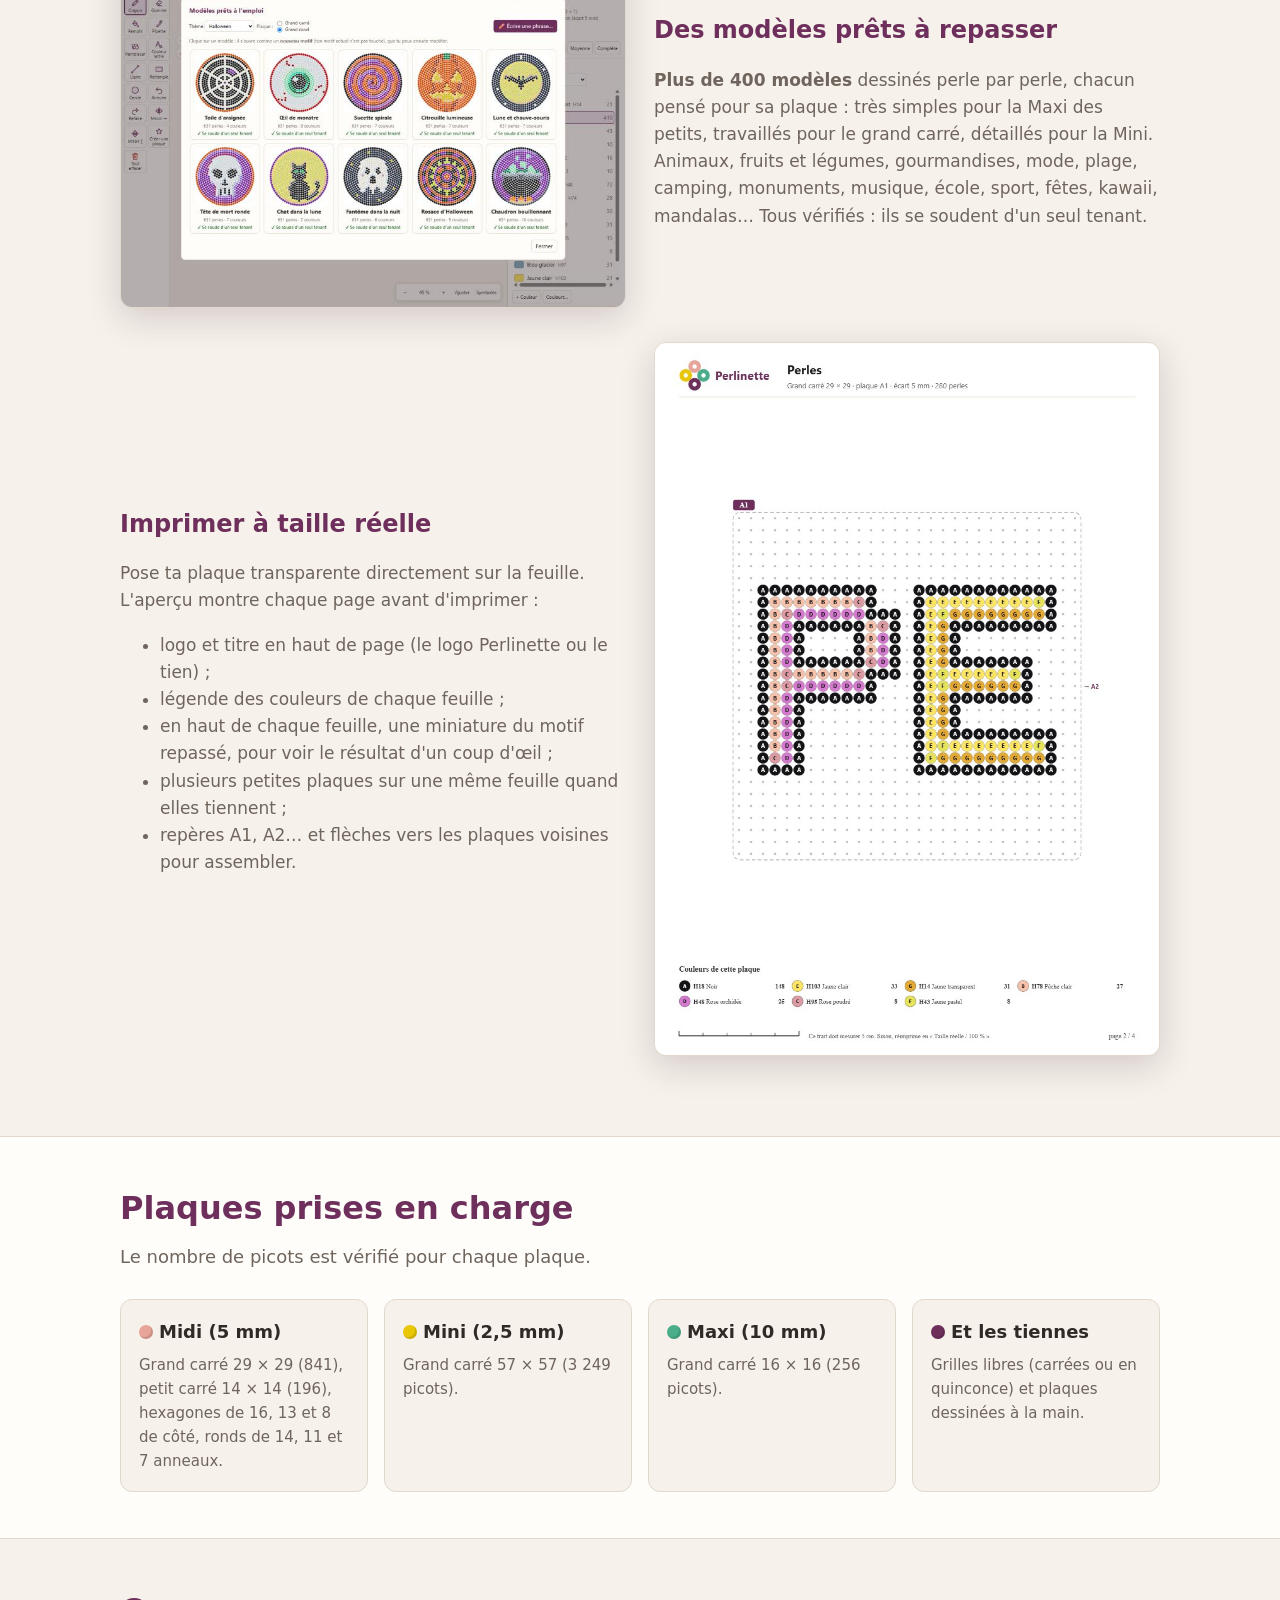
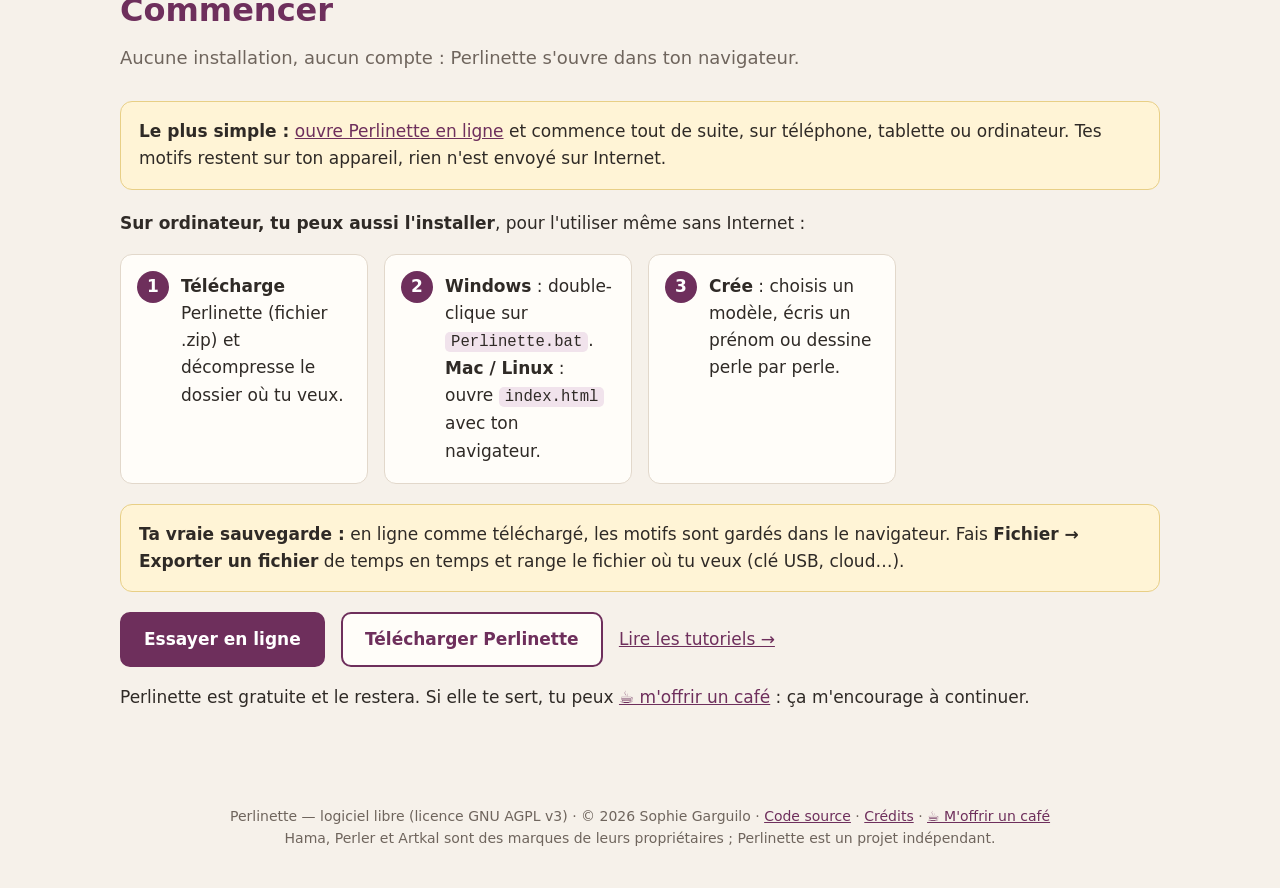
==== commit bec4520b: "1.4.1 : rotation et miroir de la sélection, aperçu au doigt, liens directs vers l'application" ====
--- a/docs/index.html
+++ b/docs/index.html
@@ -17,7 +17,7 @@
       <a href="#plaques">Plaques</a>
       <a href="tutoriels.html">Tutoriels</a>
       <a href="app/">Essayer en ligne</a>
-      <a href="#telecharger">Télécharger</a>
+      <a href="#telecharger">Installer</a>
       <a href="https://github.com/garlabane/perlinette">Code source</a>
     </nav>
   </div>
@@ -31,10 +31,10 @@
       <p class="grand">Dessine, choisis tes vraies couleurs Hama, Perler ou Artkal, vérifie que tout se soudera, puis imprime ta plaque <b>à taille réelle</b> pour poser une plaque transparente dessus.</p>
       <div class="actions">
         <a class="bouton plein" href="app/">Essayer en ligne</a>
-        <a class="bouton vide" href="https://github.com/garlabane/perlinette/archive/refs/heads/main.zip">Télécharger</a>
+        <a class="bouton vide" href="#telecharger">Installer sur ordinateur</a>
         <a class="bouton vide" href="tutoriels.html">Voir les tutoriels</a>
       </div>
-      <p class="note">Gratuit et libre · en français · sans compte · directement dans le navigateur, ou téléchargé pour l'utiliser sans Internet</p>
+      <p class="note">Gratuit et libre · en français · sans compte · directement dans le navigateur du téléphone, de la tablette ou de l'ordinateur ; à télécharger seulement pour l'utiliser sans Internet</p>
     </div>
     <img class="capture" src="captures/editeur.jpg" alt="L'éditeur de Perlinette : un mouton kawaii sur un grand carré, les outils à gauche, les couleurs à droite">
   </div>
@@ -138,8 +138,8 @@
   <div class="conteneur">
     <h2>Commencer</h2>
     <p class="sous">Aucune installation, aucun compte : Perlinette s'ouvre dans ton navigateur.</p>
-    <div class="encadre"><b>Le plus simple :</b> <a href="app/">ouvre Perlinette en ligne</a> et commence tout de suite, sur ordinateur ou tablette. Tes motifs restent sur ton appareil, rien n'est envoyé sur Internet.</div>
-    <p><b>Ou télécharge-le</b>, pour l'utiliser même sans Internet :</p>
+    <div class="encadre"><b>Le plus simple :</b> <a href="app/">ouvre Perlinette en ligne</a> et commence tout de suite, sur téléphone, tablette ou ordinateur. Tes motifs restent sur ton appareil, rien n'est envoyé sur Internet.</div>
+    <p><b>Sur ordinateur, tu peux aussi l'installer</b>, pour l'utiliser même sans Internet :</p>
     <ol class="etapes">
       <li><b>Télécharge</b> Perlinette (fichier .zip) et décompresse le dossier où tu veux.</li>
       <li><b>Windows</b> : double-clique sur <code>Perlinette.bat</code>.<br><b>Mac / Linux</b> : ouvre <code>index.html</code> avec ton navigateur.</li>
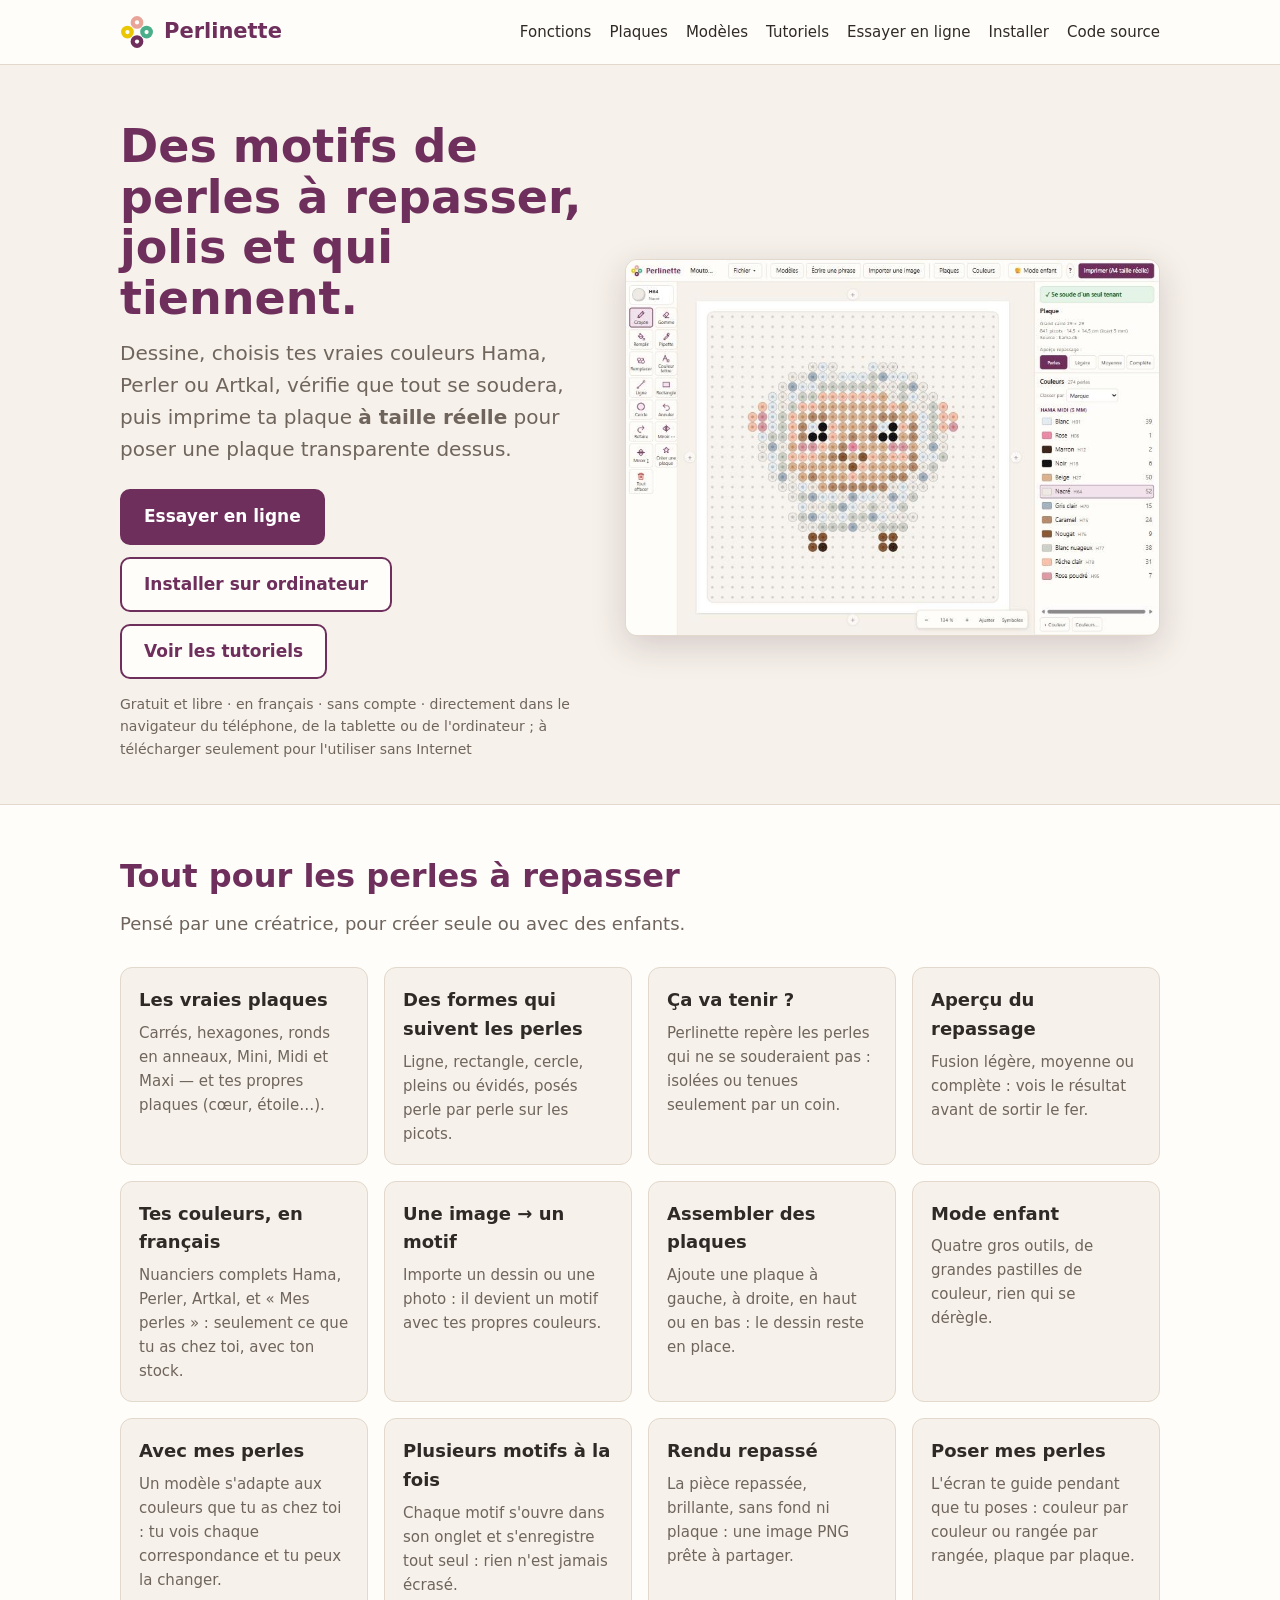
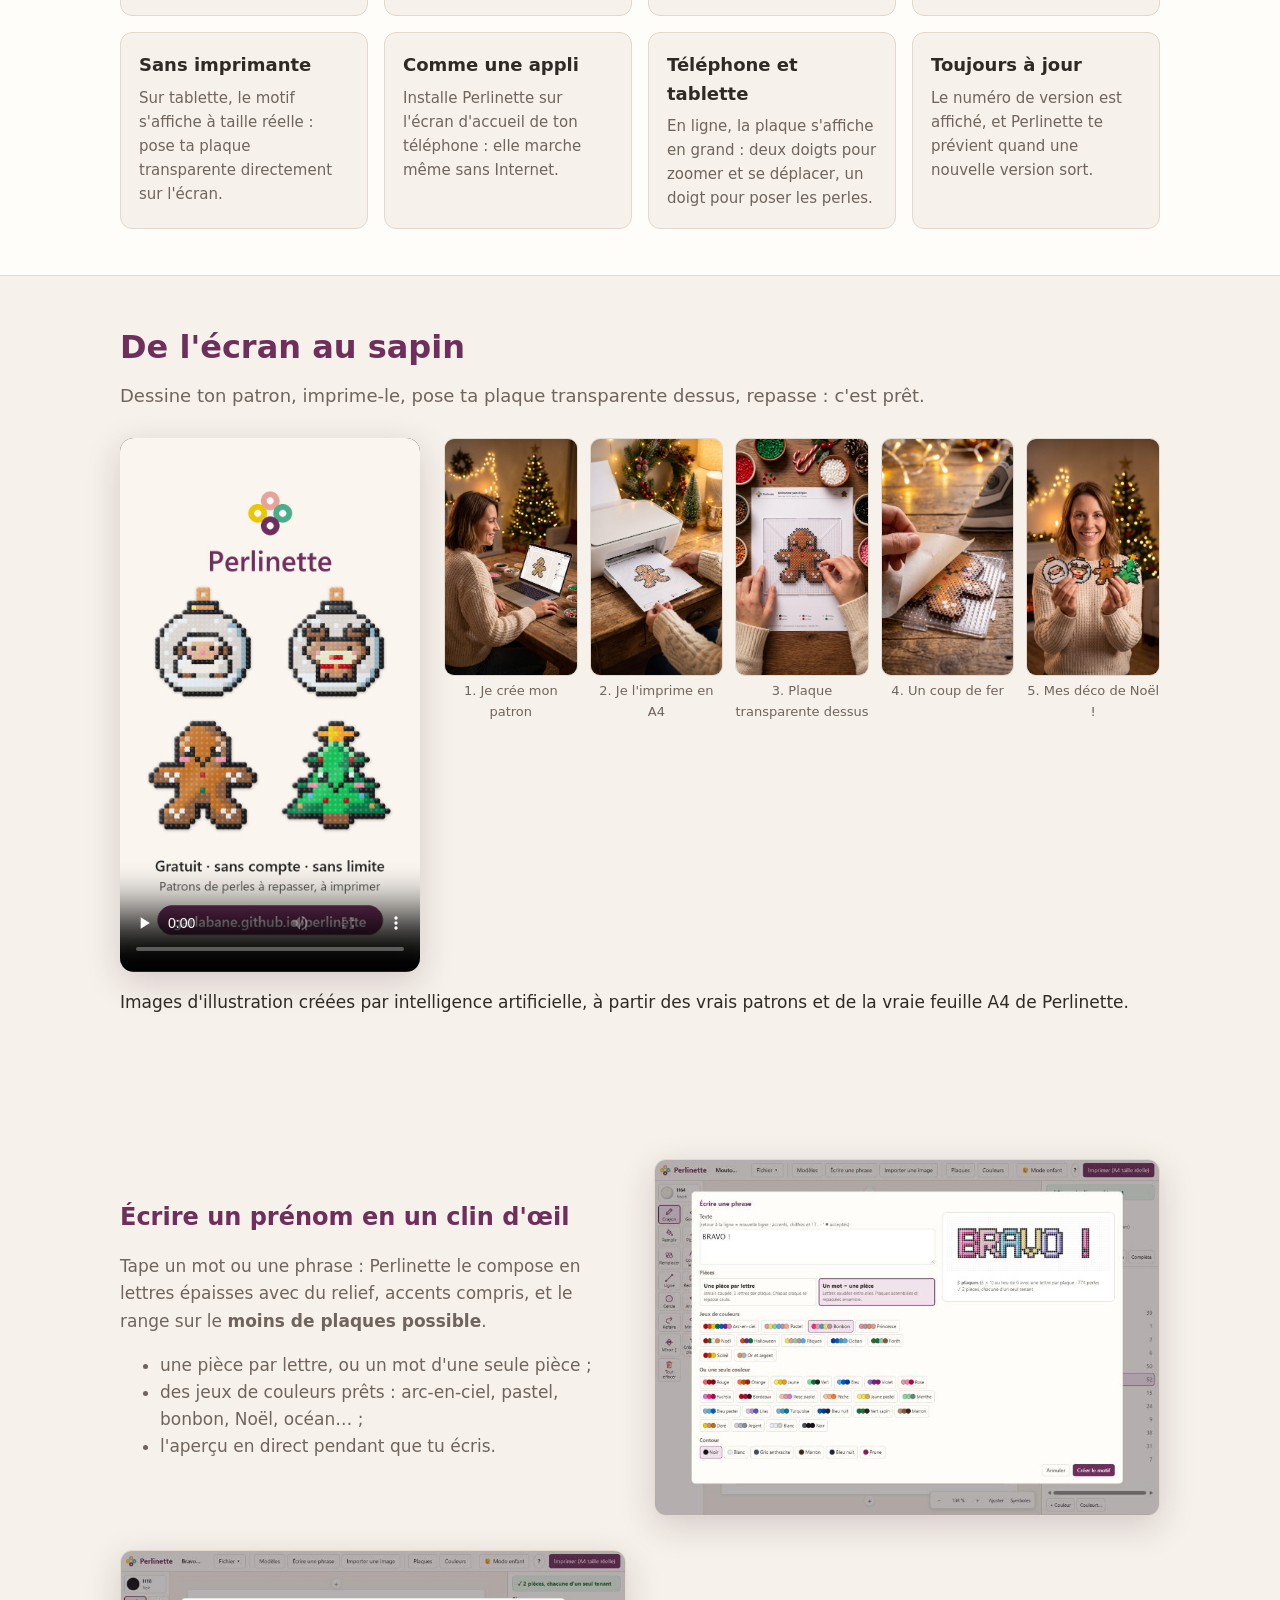
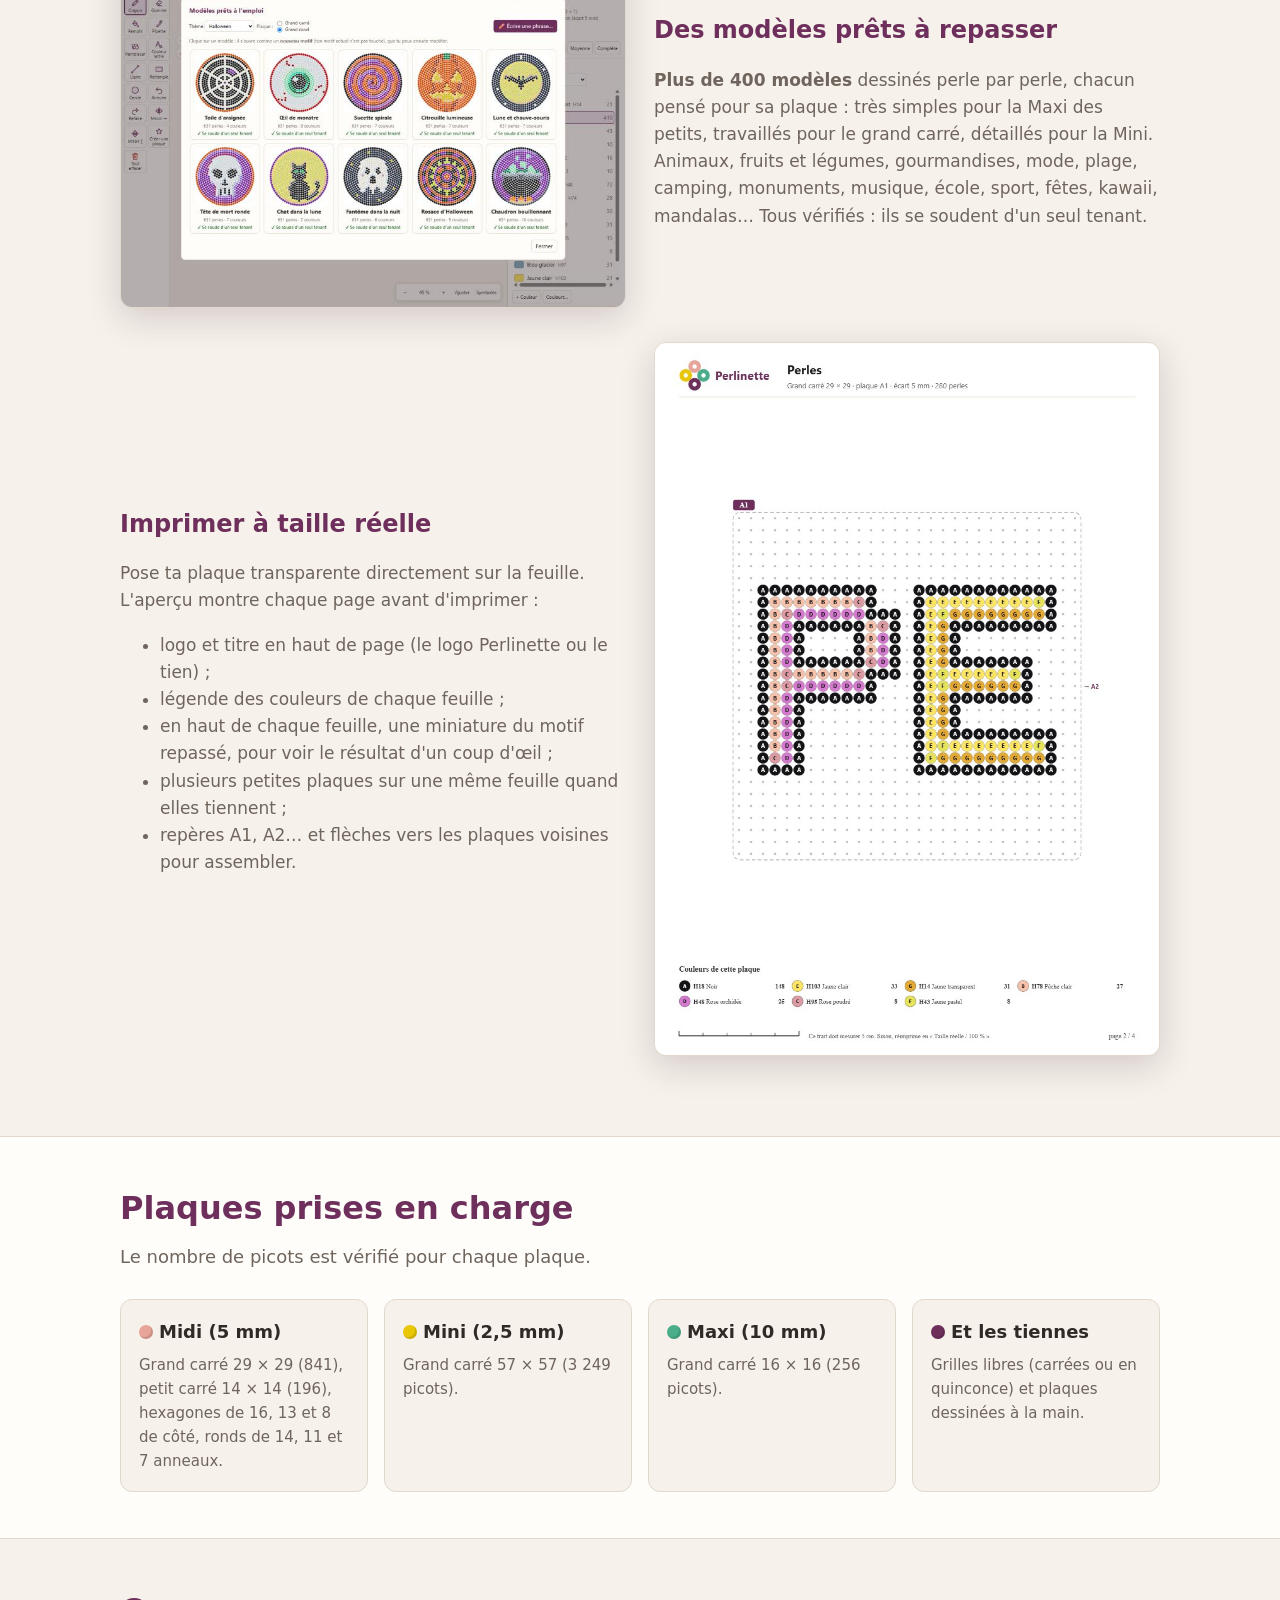
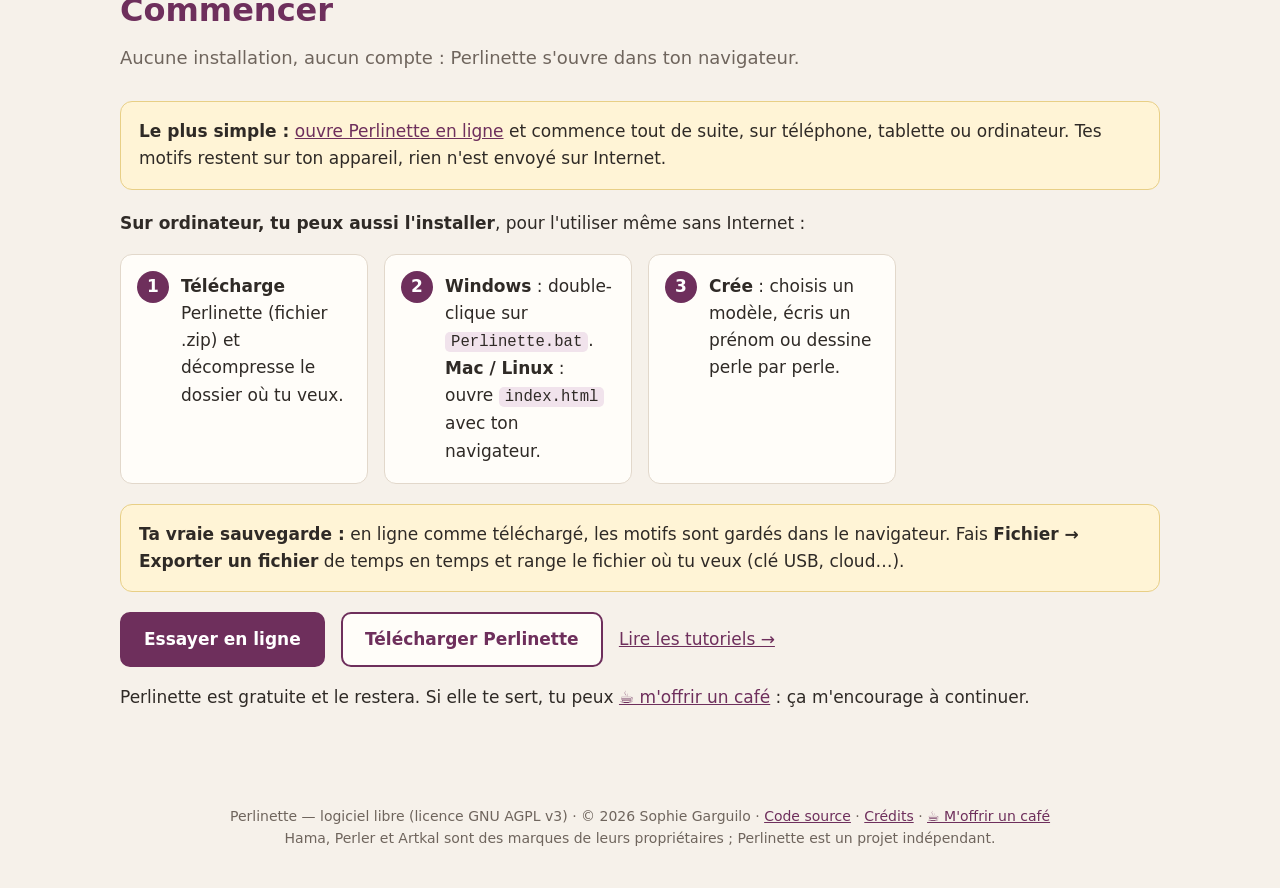
==== commit 97b43b8f: "1.11.0 : une page par modèle et une galerie sur le site, les épingles Pinterest pointent vers la pag" ====
--- a/docs/index.html
+++ b/docs/index.html
@@ -15,6 +15,7 @@
     <nav>
       <a href="#fonctions">Fonctions</a>
       <a href="#plaques">Plaques</a>
+      <a href="modeles/">Modèles</a>
       <a href="tutoriels.html">Tutoriels</a>
       <a href="app/">Essayer en ligne</a>
       <a href="#telecharger">Installer</a>
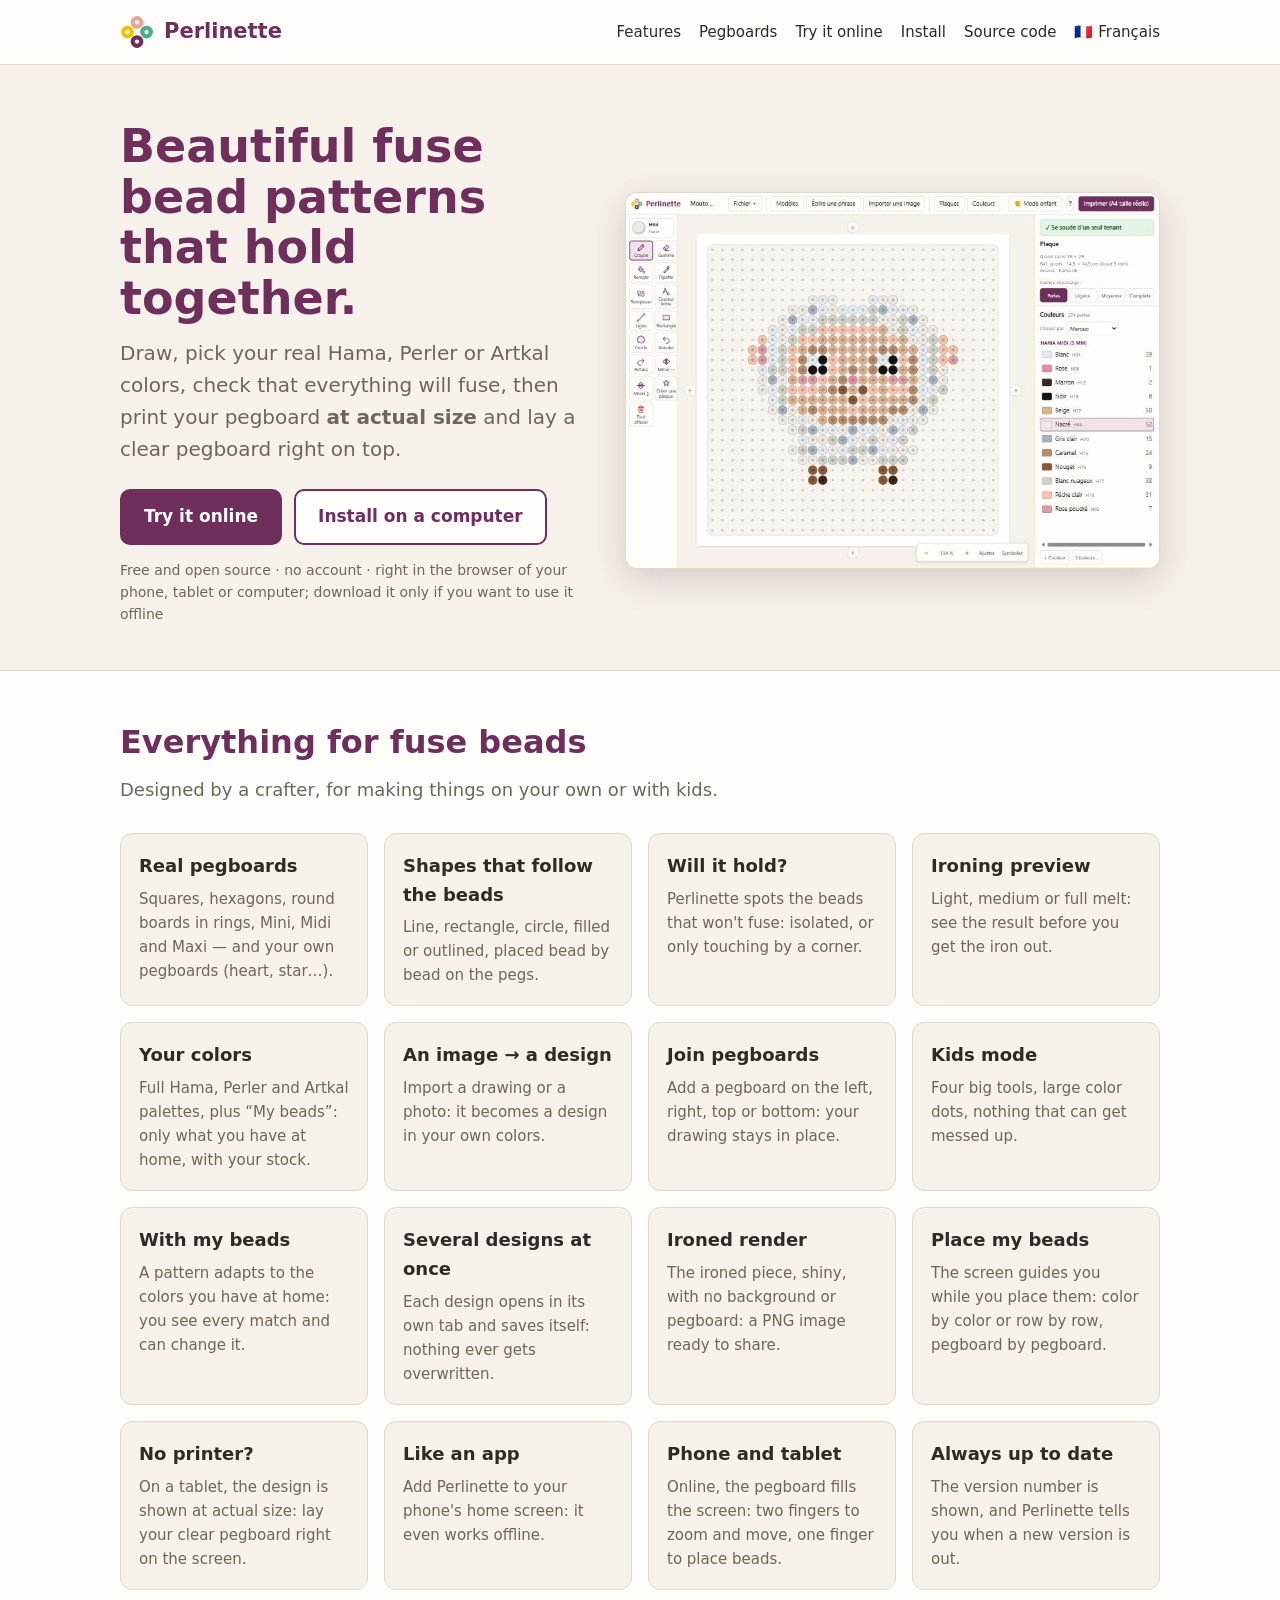
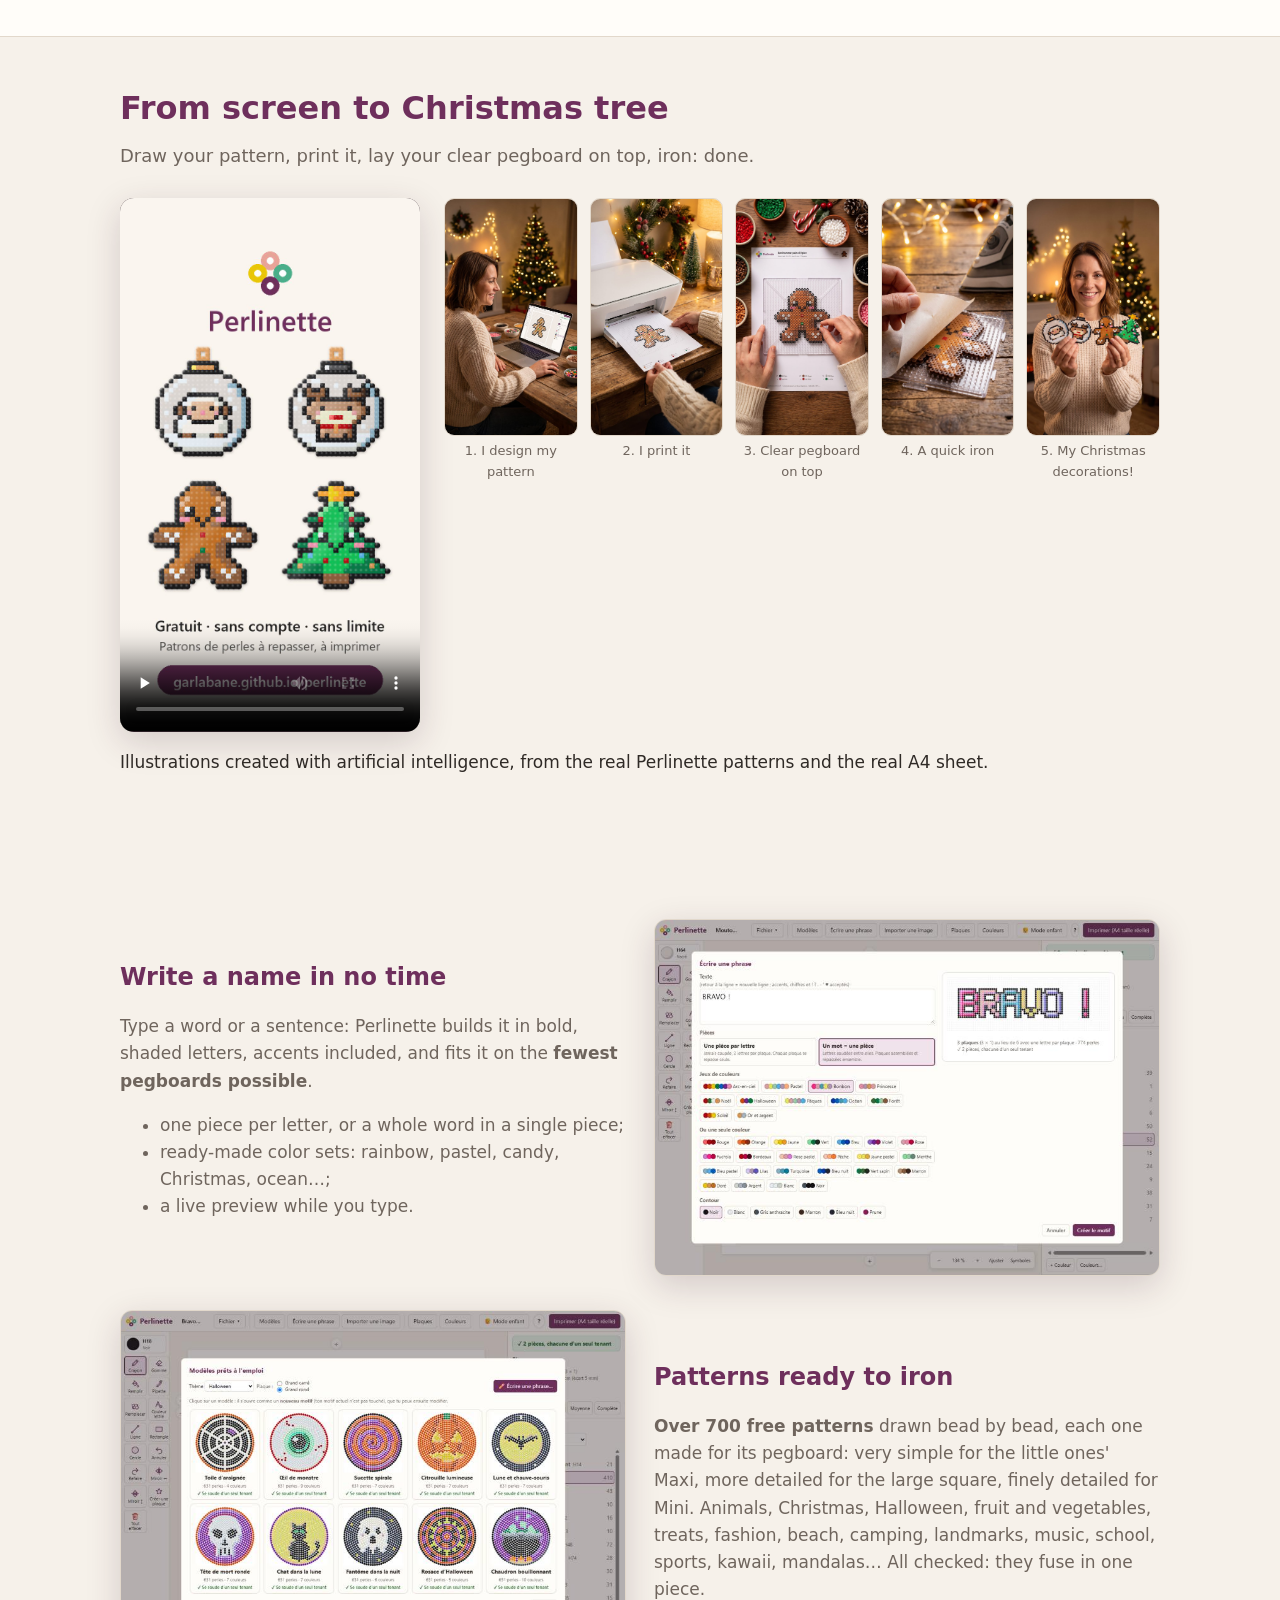
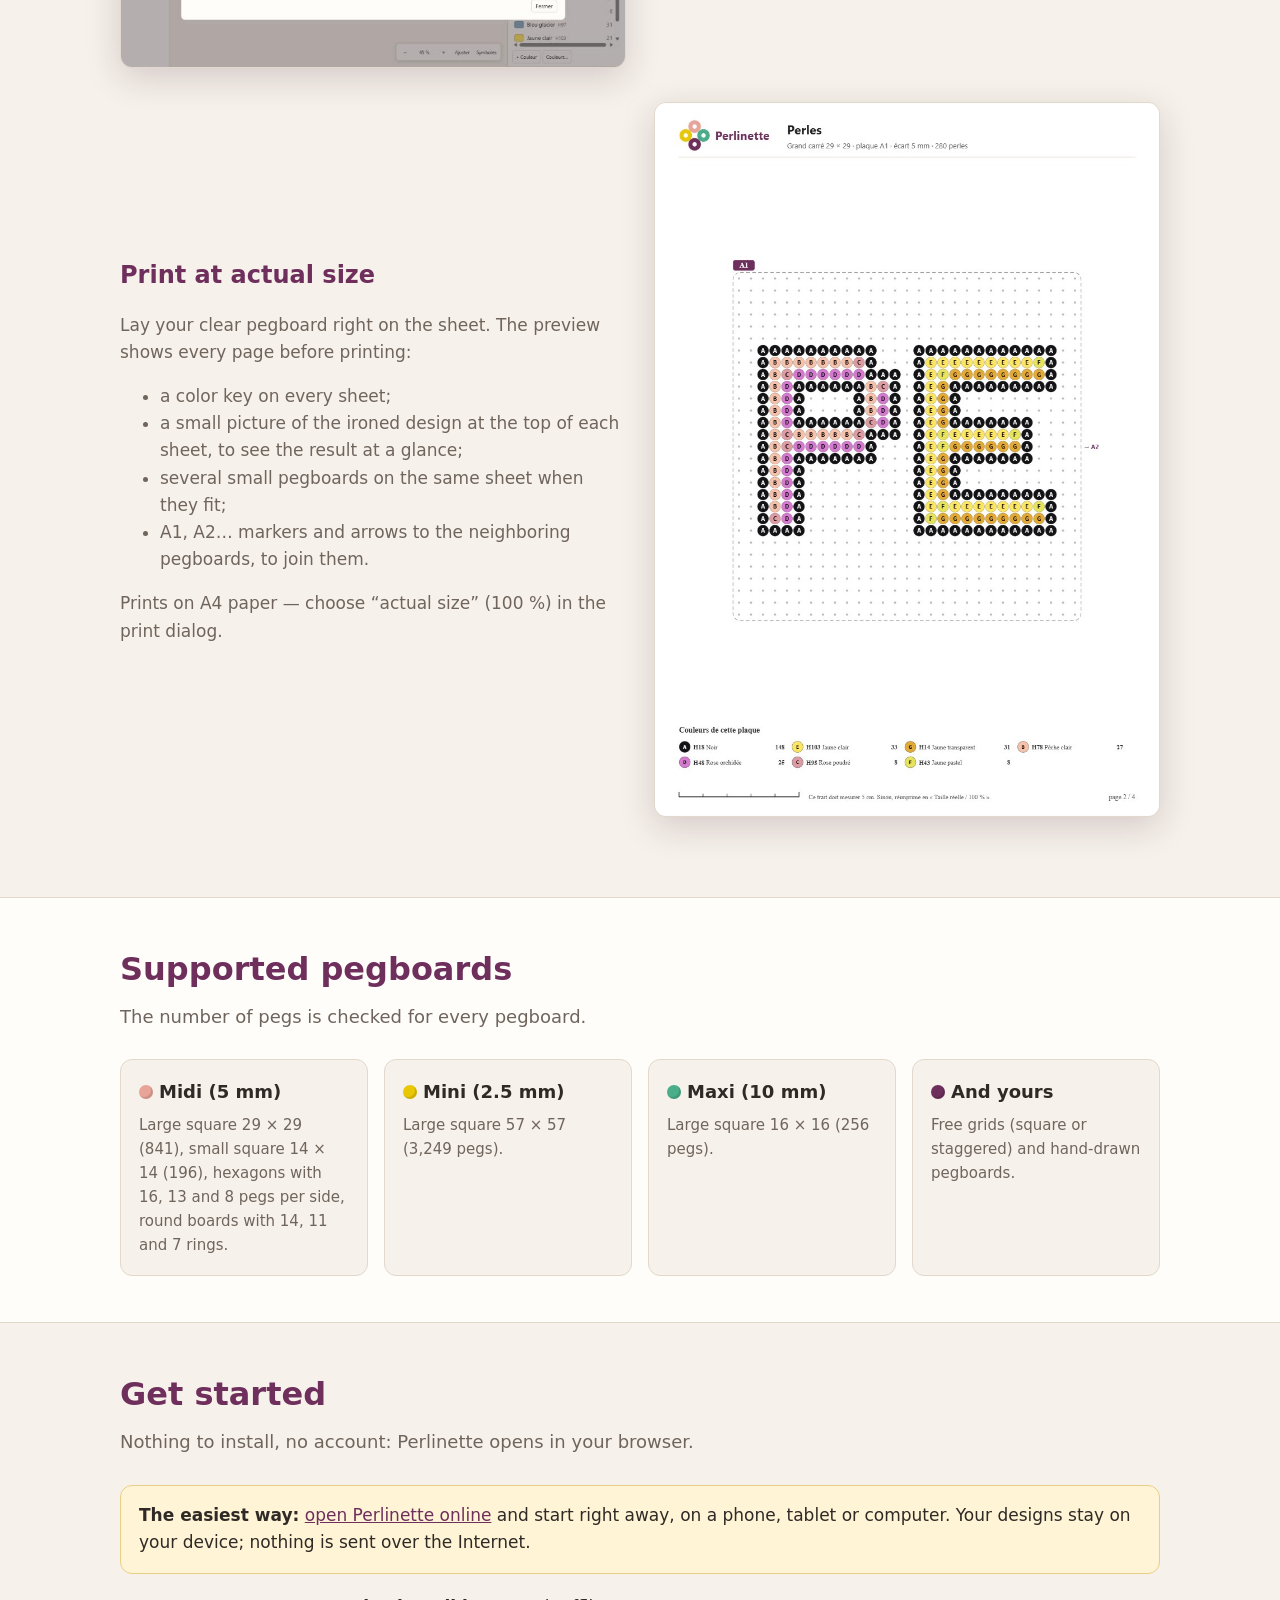
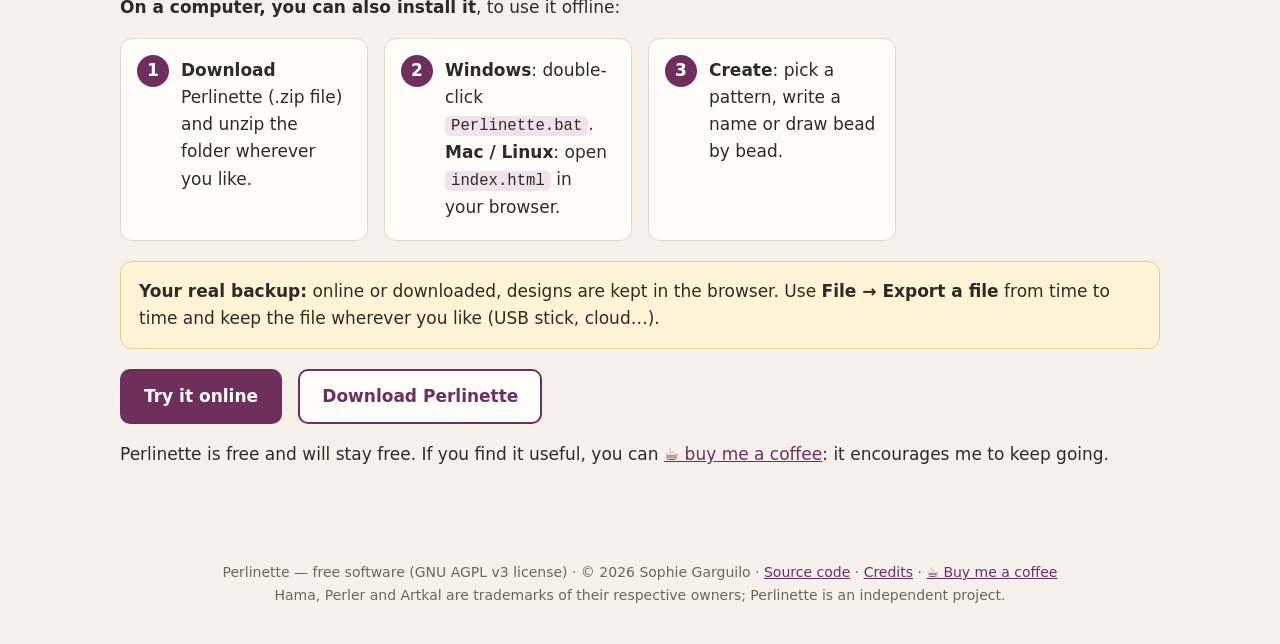
==== commit 852fc678: "1.16.0 : version anglaise (selon la langue du navigateur, bouton English / Français) et accueil qui " ====
--- a/docs/index.html
+++ b/docs/index.html
@@ -5,6 +5,19 @@
 <meta name="viewport" content="width=device-width, initial-scale=1">
 <title>Perlinette — motifs de perles à repasser</title>
 <meta name="description" content="Perlinette : créer, préparer et imprimer à taille réelle des motifs de perles à repasser (Hama, Perler, Artkal). Gratuit, en français, sans installation.">
+<link rel="alternate" hreflang="fr" href="https://garlabane.github.io/perlinette/">
+<link rel="alternate" hreflang="en" href="https://garlabane.github.io/perlinette/en/">
+<link rel="alternate" hreflang="x-default" href="https://garlabane.github.io/perlinette/en/">
+<script>
+// navigateur réglé dans une autre langue que le français → la page en anglais (sauf choix fait à la main)
+(function () {
+  try {
+    var l = localStorage.getItem('perlinette-langue');
+    var nav = (navigator.languages && navigator.languages[0]) || navigator.language || 'fr';
+    if (l === 'en' || (!l && !/^fr\b/i.test(nav) && !/[?&]lang=fr/.test(location.search))) location.replace('en/' + location.hash);
+  } catch (e) { /* on reste en français */ }
+})();
+</script>
 <link rel="icon" href="logo.svg" type="image/svg+xml">
 <link rel="stylesheet" href="style.css">
 </head>
@@ -20,6 +33,7 @@
       <a href="app/">Essayer en ligne</a>
       <a href="#telecharger">Installer</a>
       <a href="https://github.com/garlabane/perlinette">Code source</a>
+      <a href="en/" lang="en" onclick="try{localStorage.setItem('perlinette-langue','en')}catch(e){}">🇬🇧 English</a>
     </nav>
   </div>
 </header>
@@ -101,7 +115,7 @@
     <div class="vitrine inverse">
       <div>
         <h3>Des modèles prêts à repasser</h3>
-        <p><b>Plus de 400 modèles</b> dessinés perle par perle, chacun pensé pour sa plaque : très simples pour la Maxi des petits, travaillés pour le grand carré, détaillés pour la Mini. Animaux, fruits et légumes, gourmandises, mode, plage, camping, monuments, musique, école, sport, fêtes, kawaii, mandalas… Tous vérifiés : ils se soudent d'un seul tenant.</p>
+        <p><b>Plus de 700 modèles</b> dessinés perle par perle, chacun pensé pour sa plaque : très simples pour la Maxi des petits, travaillés pour le grand carré, détaillés pour la Mini. Animaux, fruits et légumes, gourmandises, mode, plage, camping, monuments, musique, école, sport, fêtes, kawaii, mandalas… Tous vérifiés : ils se soudent d'un seul tenant.</p>
       </div>
       <img class="capture" src="captures/modeles.jpg" alt="La bibliothèque de modèles : dix motifs d'Halloween pour la plaque ronde">
     </div>
@@ -110,7 +124,6 @@
         <h3>Imprimer à taille réelle</h3>
         <p>Pose ta plaque transparente directement sur la feuille. L'aperçu montre chaque page avant d'imprimer :</p>
         <ul>
-          <li>logo et titre en haut de page (le logo Perlinette ou le tien) ;</li>
           <li>légende des couleurs de chaque feuille ;</li>
           <li>en haut de chaque feuille, une miniature du motif repassé, pour voir le résultat d'un coup d'œil ;</li>
           <li>plusieurs petites plaques sur une même feuille quand elles tiennent ;</li>
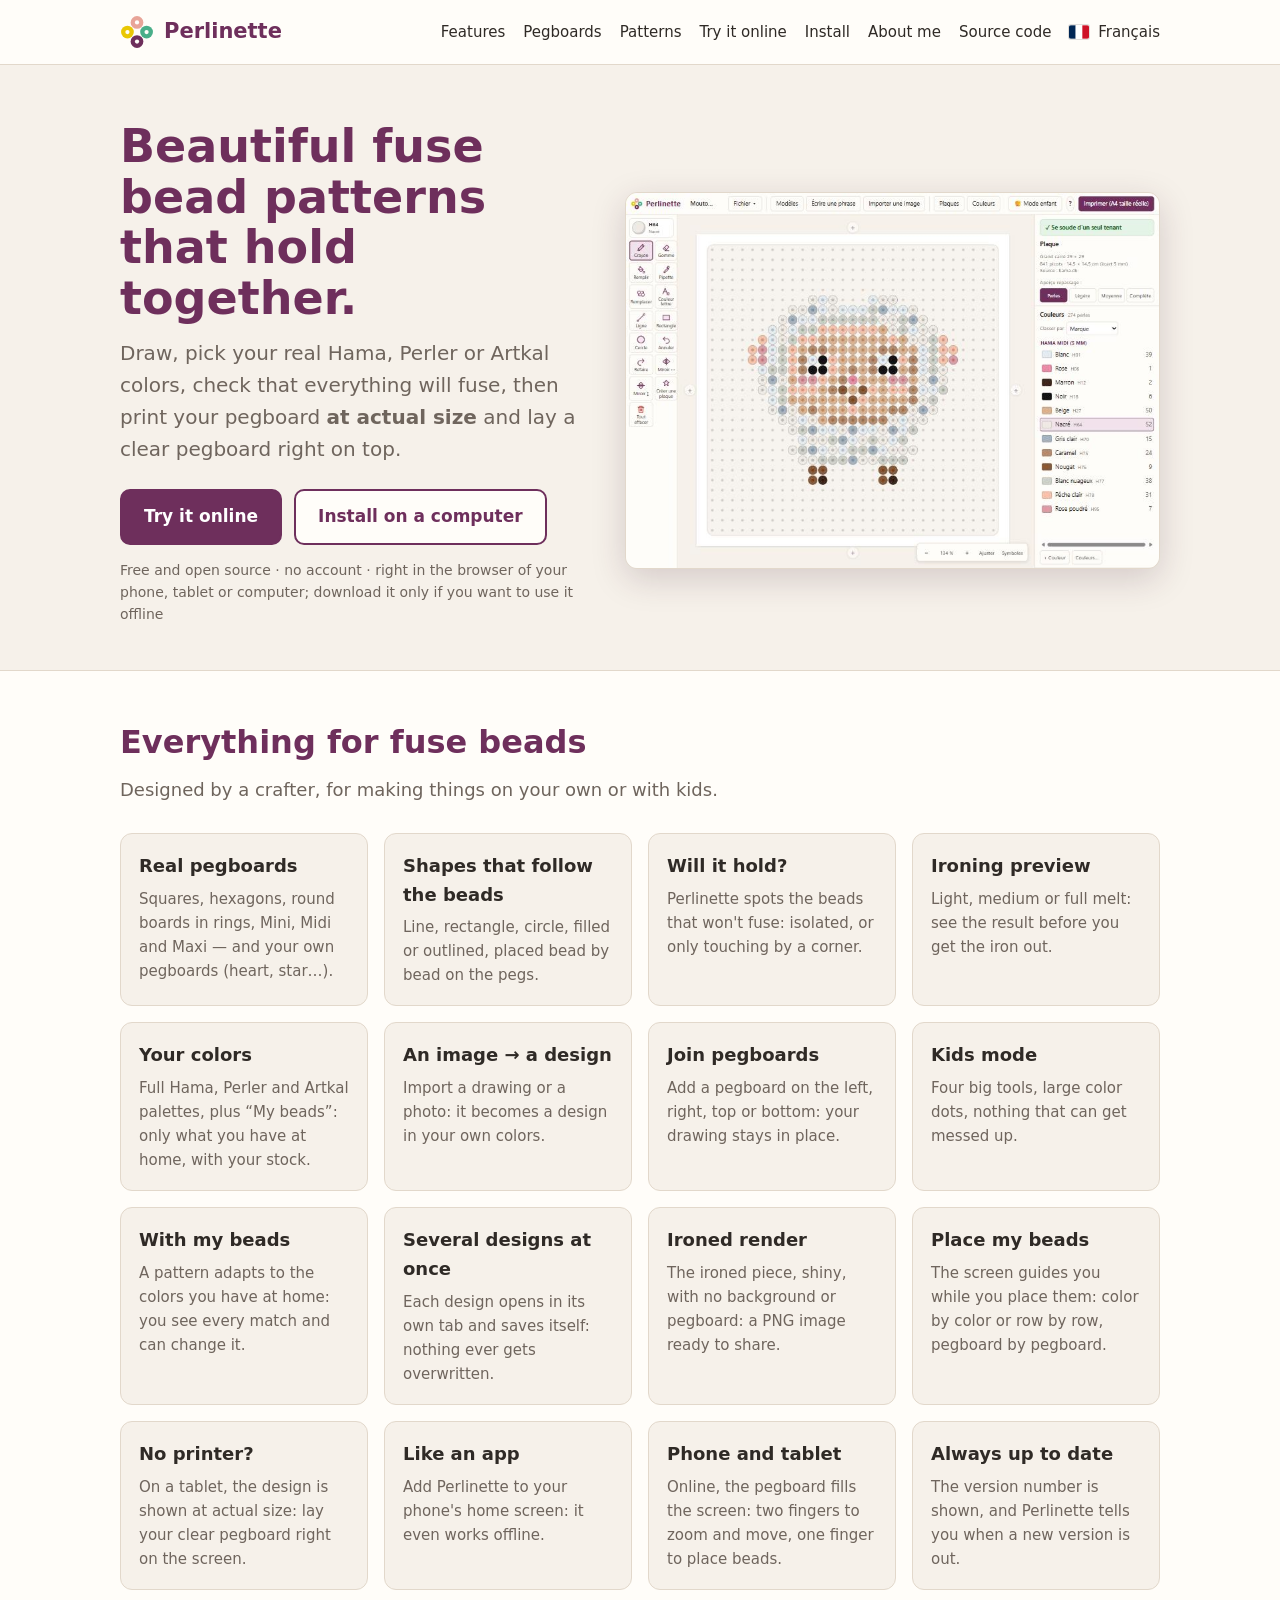
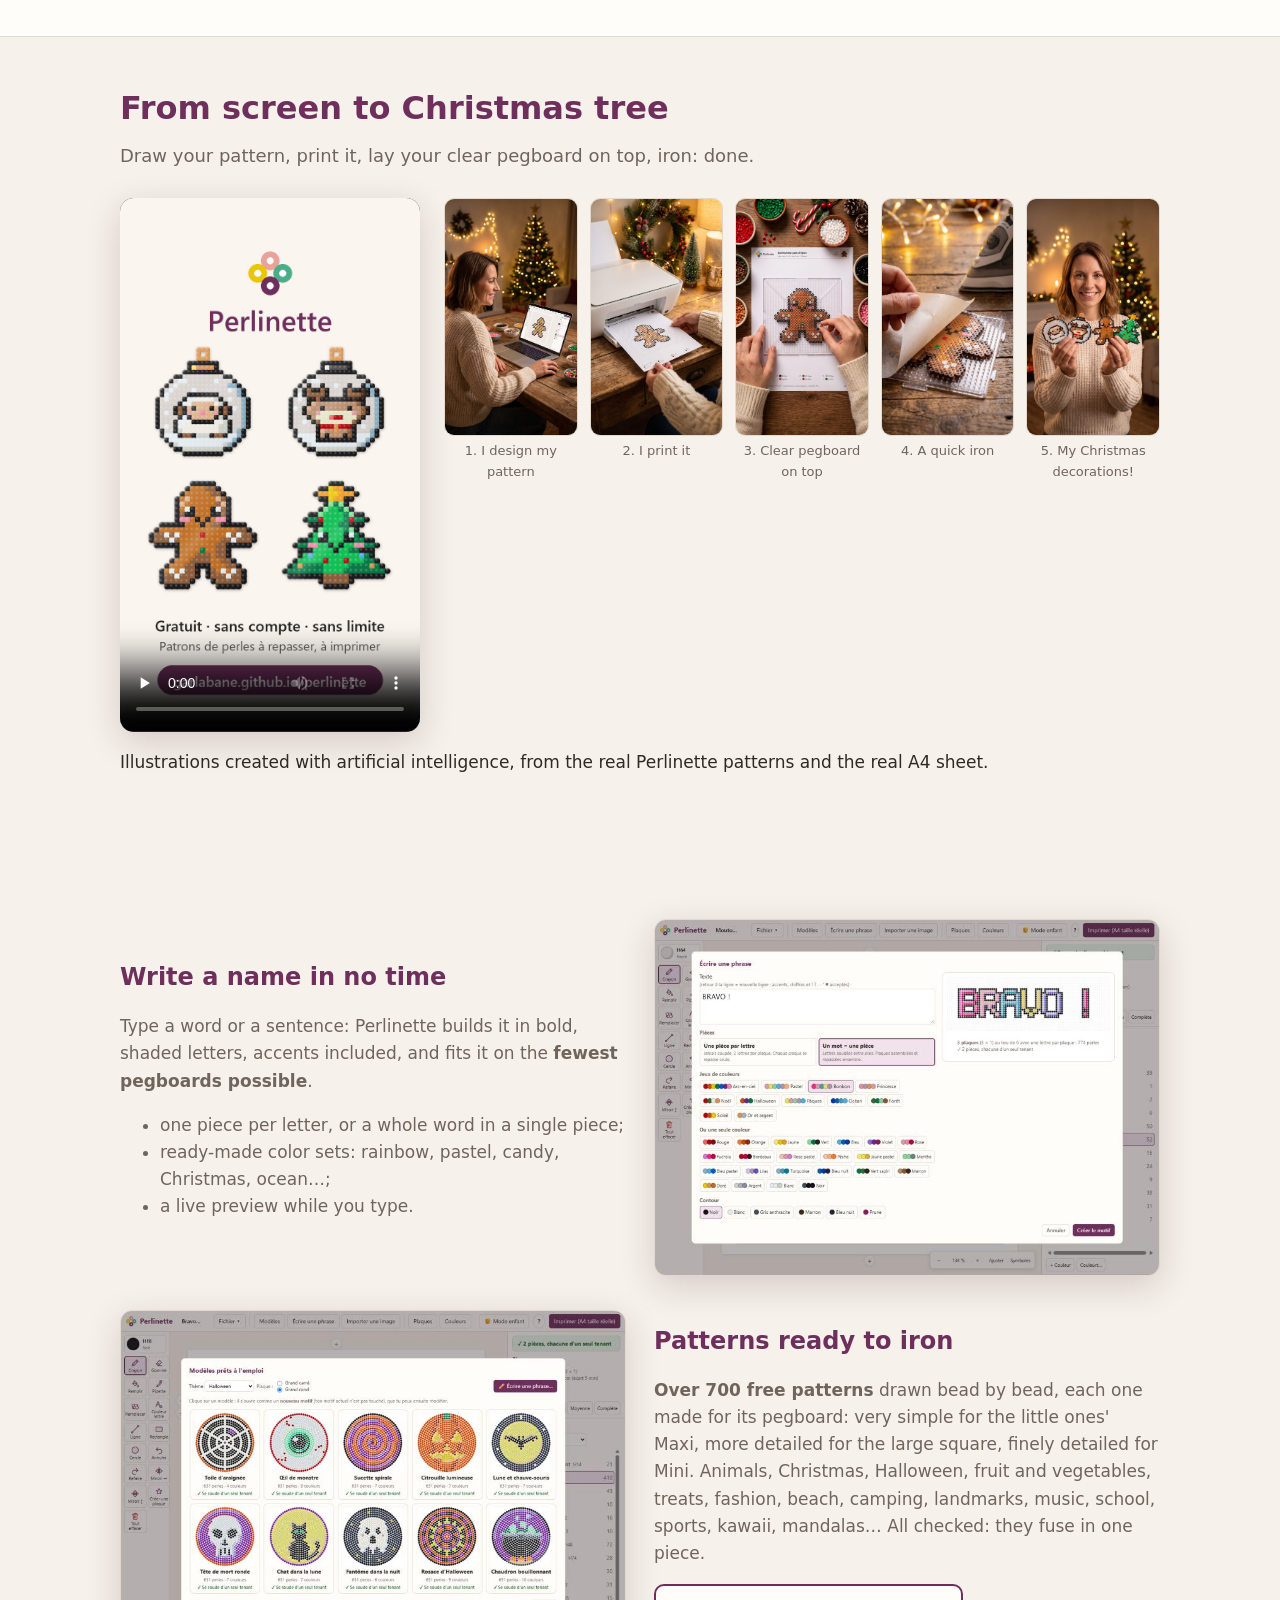
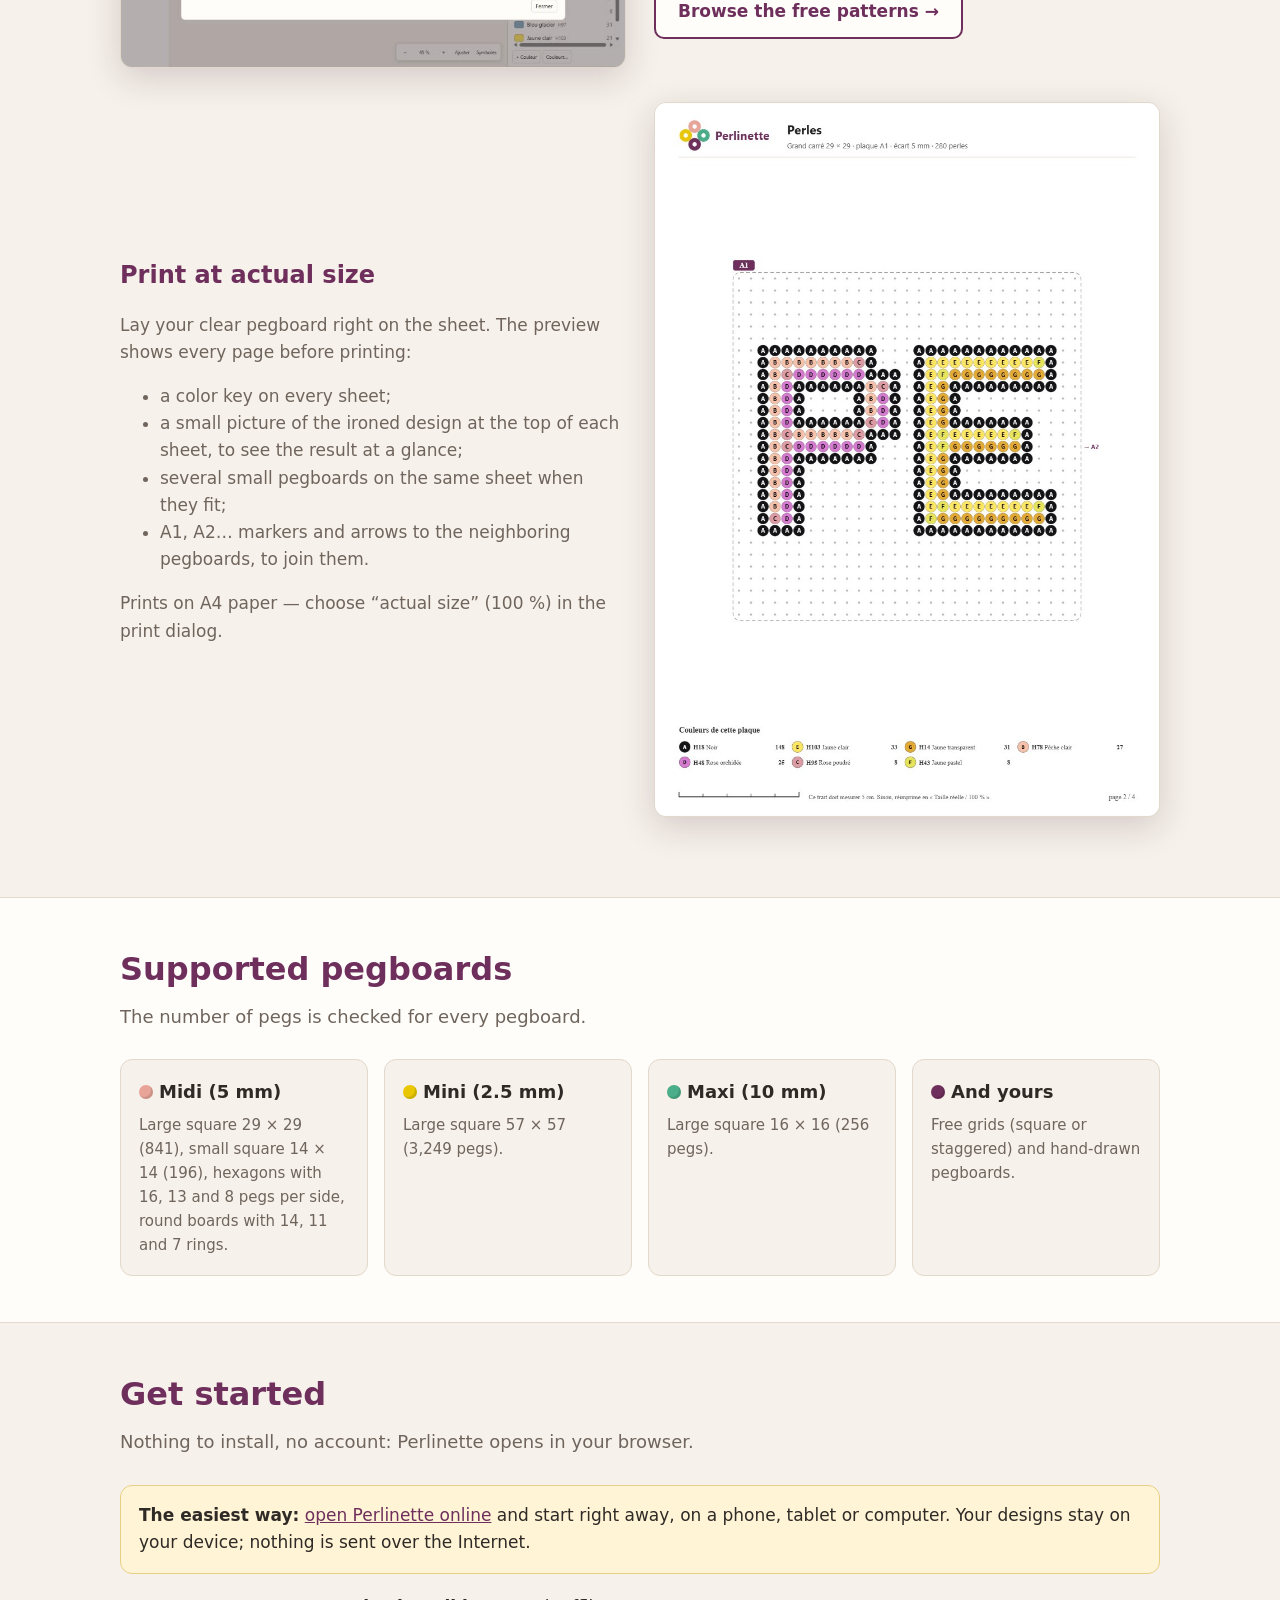
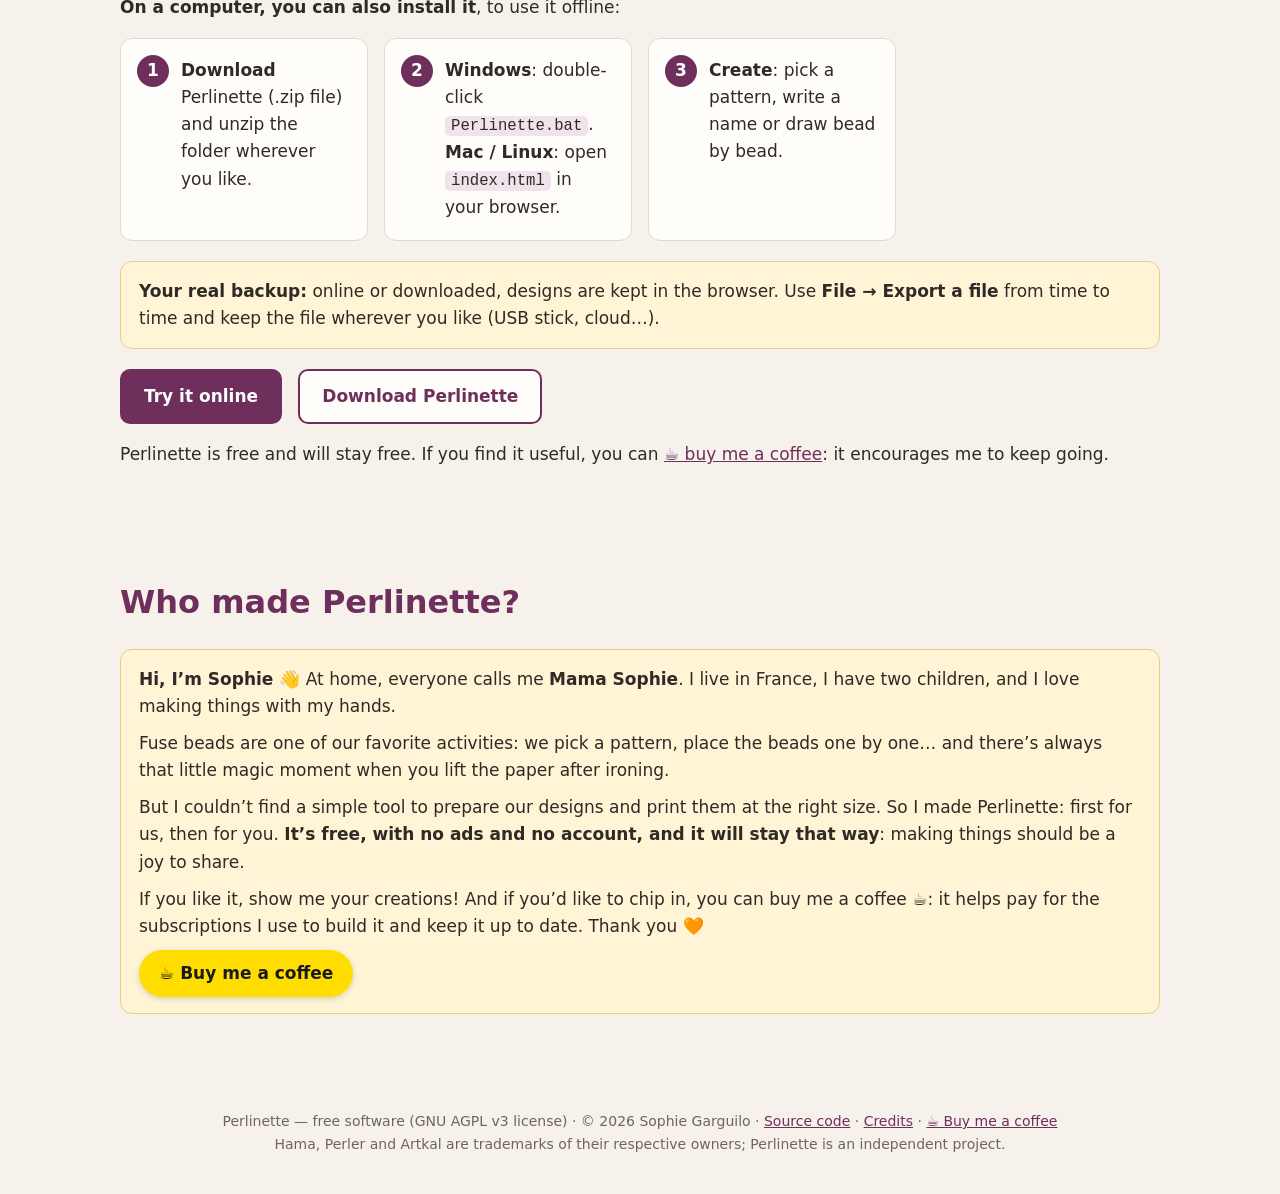
==== commit 3f698dfa: "1.18.4 : drapeau de langue, onglets sans défilement, « À propos », signature Perlinette sur les part" ====
--- a/docs/index.html
+++ b/docs/index.html
@@ -32,8 +32,9 @@
       <a href="tutoriels.html">Tutoriels</a>
       <a href="app/">Essayer en ligne</a>
       <a href="#telecharger">Installer</a>
+      <a href="#apropos">Qui suis-je ?</a>
       <a href="https://github.com/garlabane/perlinette">Code source</a>
-      <a href="en/" lang="en" onclick="try{localStorage.setItem('perlinette-langue','en')}catch(e){}">🇬🇧 English</a>
+      <a href="en/" lang="en" onclick="try{localStorage.setItem('perlinette-langue','en')}catch(e){}"><svg class="drapeau" viewBox="0 0 60 30" aria-hidden="true"><rect width="60" height="30" fill="#012169"/><path d="M0,0 L60,30 M60,0 L0,30" stroke="#fff" stroke-width="6"/><path d="M0,0 L60,30 M60,0 L0,30" stroke="#C8102E" stroke-width="2"/><path d="M30,0 v30 M0,15 h60" stroke="#fff" stroke-width="10"/><path d="M30,0 v30 M0,15 h60" stroke="#C8102E" stroke-width="6"/></svg> English</a>
     </nav>
   </div>
 </header>
@@ -164,6 +165,19 @@
     <p class="note cafe">Perlinette est gratuite et le restera. Si elle te sert, tu peux <a href="https://buymeacoffee.com/garlabane" target="_blank" rel="noopener">☕ m'offrir un café</a> : ça m'encourage à continuer.</p>
   </div>
 </section>
+
+<section id="apropos">
+  <div class="conteneur">
+    <h2>Qui a fait Perlinette ?</h2>
+    <div class="encadre apropos-site">
+      <p><b>Bonjour, moi c’est Sophie 👋</b> À la maison, on m’appelle <b>Maman Sophie</b>. J’habite en France, j’ai deux enfants, et j’adore créer de mes mains.</p>
+      <p>Les perles à repasser, c’est une de nos activités préférées : on choisit un modèle, on pose les perles une à une… et il y a toujours ce petit moment magique quand on soulève le papier après le coup de fer.</p>
+      <p>Mais je ne trouvais pas d’outil simple pour préparer nos motifs et les imprimer à la bonne taille. Alors j’ai créé Perlinette : d’abord pour nous, puis pour vous. <b>Elle est gratuite, sans publicité et sans compte, et elle le restera</b> : créer, ça doit rester un plaisir à partager.</p>
+      <p>Si elle te plaît, montre-moi tes créations ! Et si tu as envie de participer, tu peux m’offrir un café ☕ : il m’aide à payer les abonnements qui me servent à la créer et à la tenir à jour. Merci 🧡</p>
+      <p><a class="bouton-cafe" href="https://buymeacoffee.com/garlabane" target="_blank" rel="noopener">☕ M’offrir un café</a></p>
+    </div>
+  </div>
+</section>
 </main>
 
 <footer class="pied">
--- a/docs/style.css
+++ b/docs/style.css
@@ -95,3 +95,12 @@
   .film video { max-width: 340px; margin: 0 auto; display: block; }
   .vues { grid-template-columns: repeat(3, 1fr); }
 }
+
+/* drapeaux des liens de langue */
+.drapeau { width: 20px; height: 14px; border-radius: 2px; vertical-align: -2px; box-shadow: 0 0 0 1px rgba(0,0,0,.12); margin-right: 4px; }
+
+.apropos-site p { margin: 0 0 10px; line-height: 1.6; }
+.apropos-site p:last-child { margin-bottom: 0; }
+
+.apropos-site .bouton-cafe { display: inline-block; padding: 10px 20px; border-radius: 999px; background: #FFDD00; color: #1a1a1a; font-weight: 700; text-decoration: none; box-shadow: 0 2px 6px rgba(0,0,0,.15); }
+.apropos-site .bouton-cafe:hover { filter: brightness(.95); }
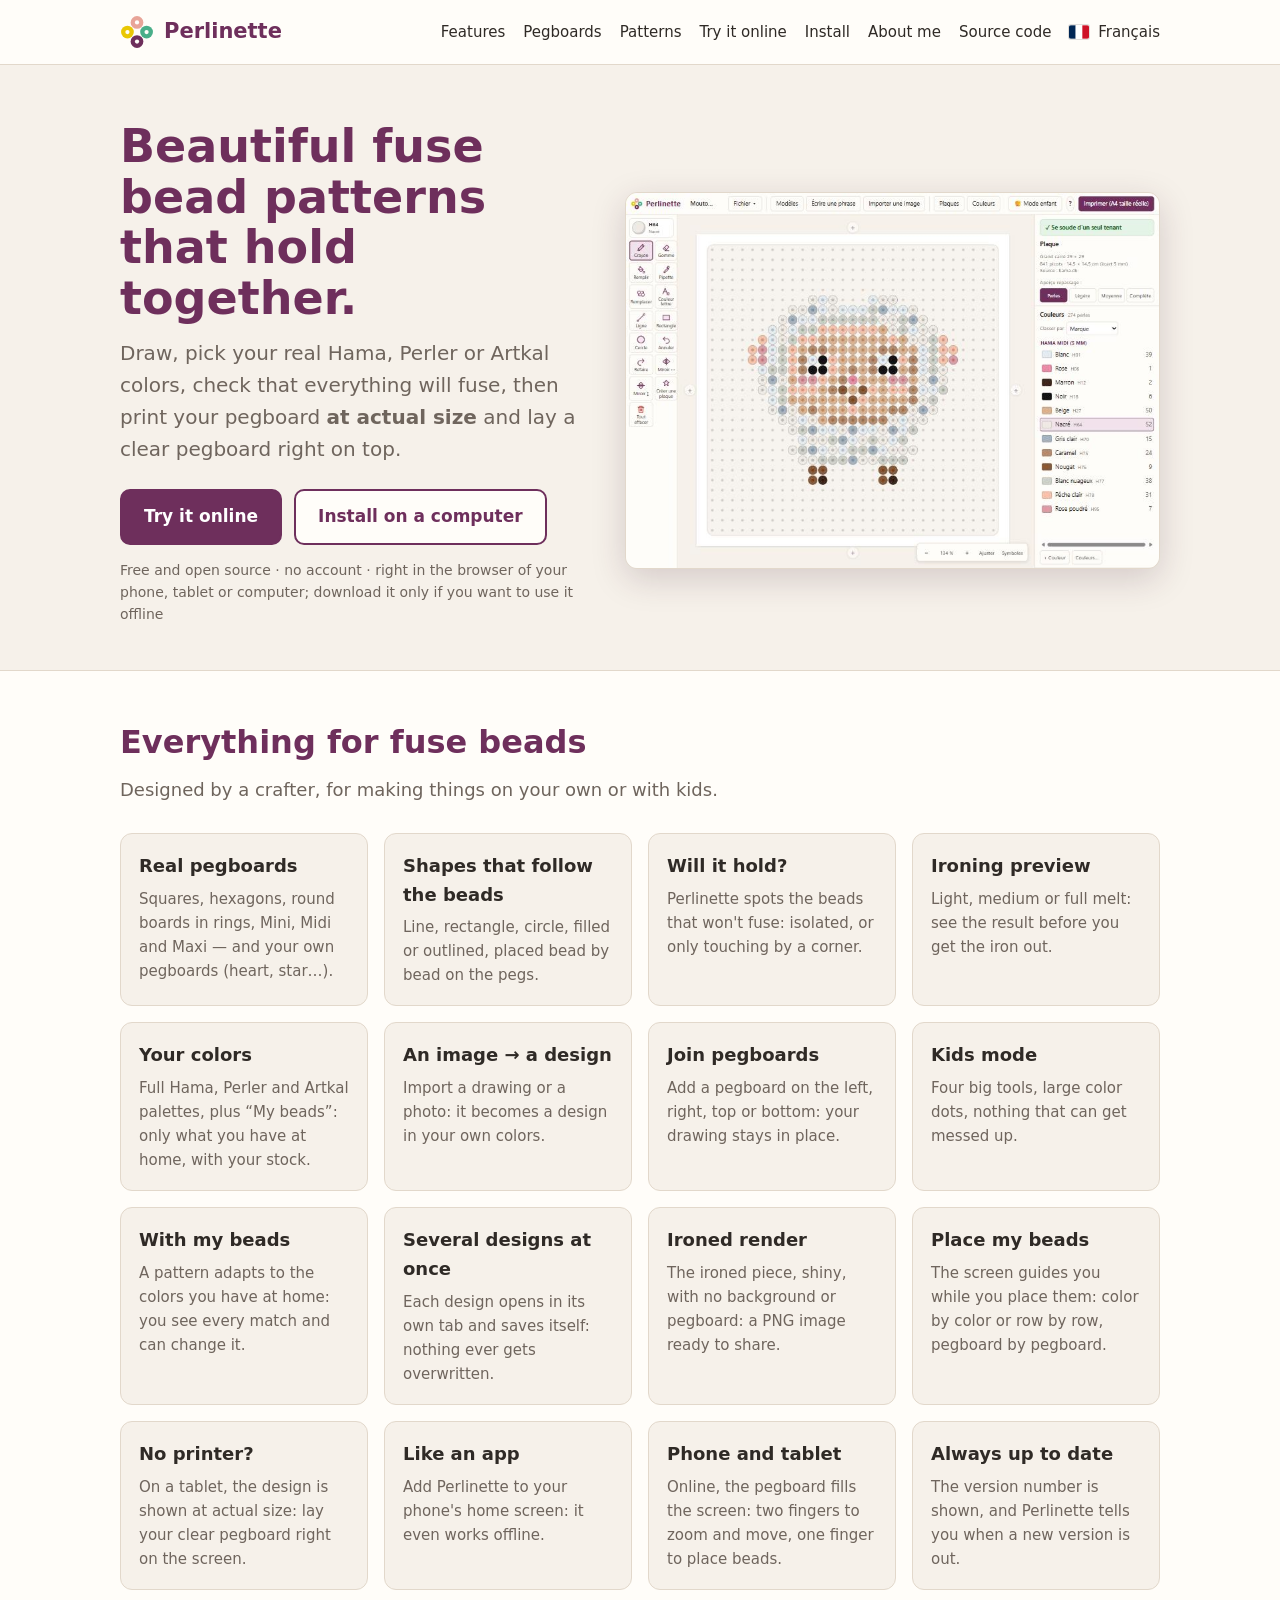
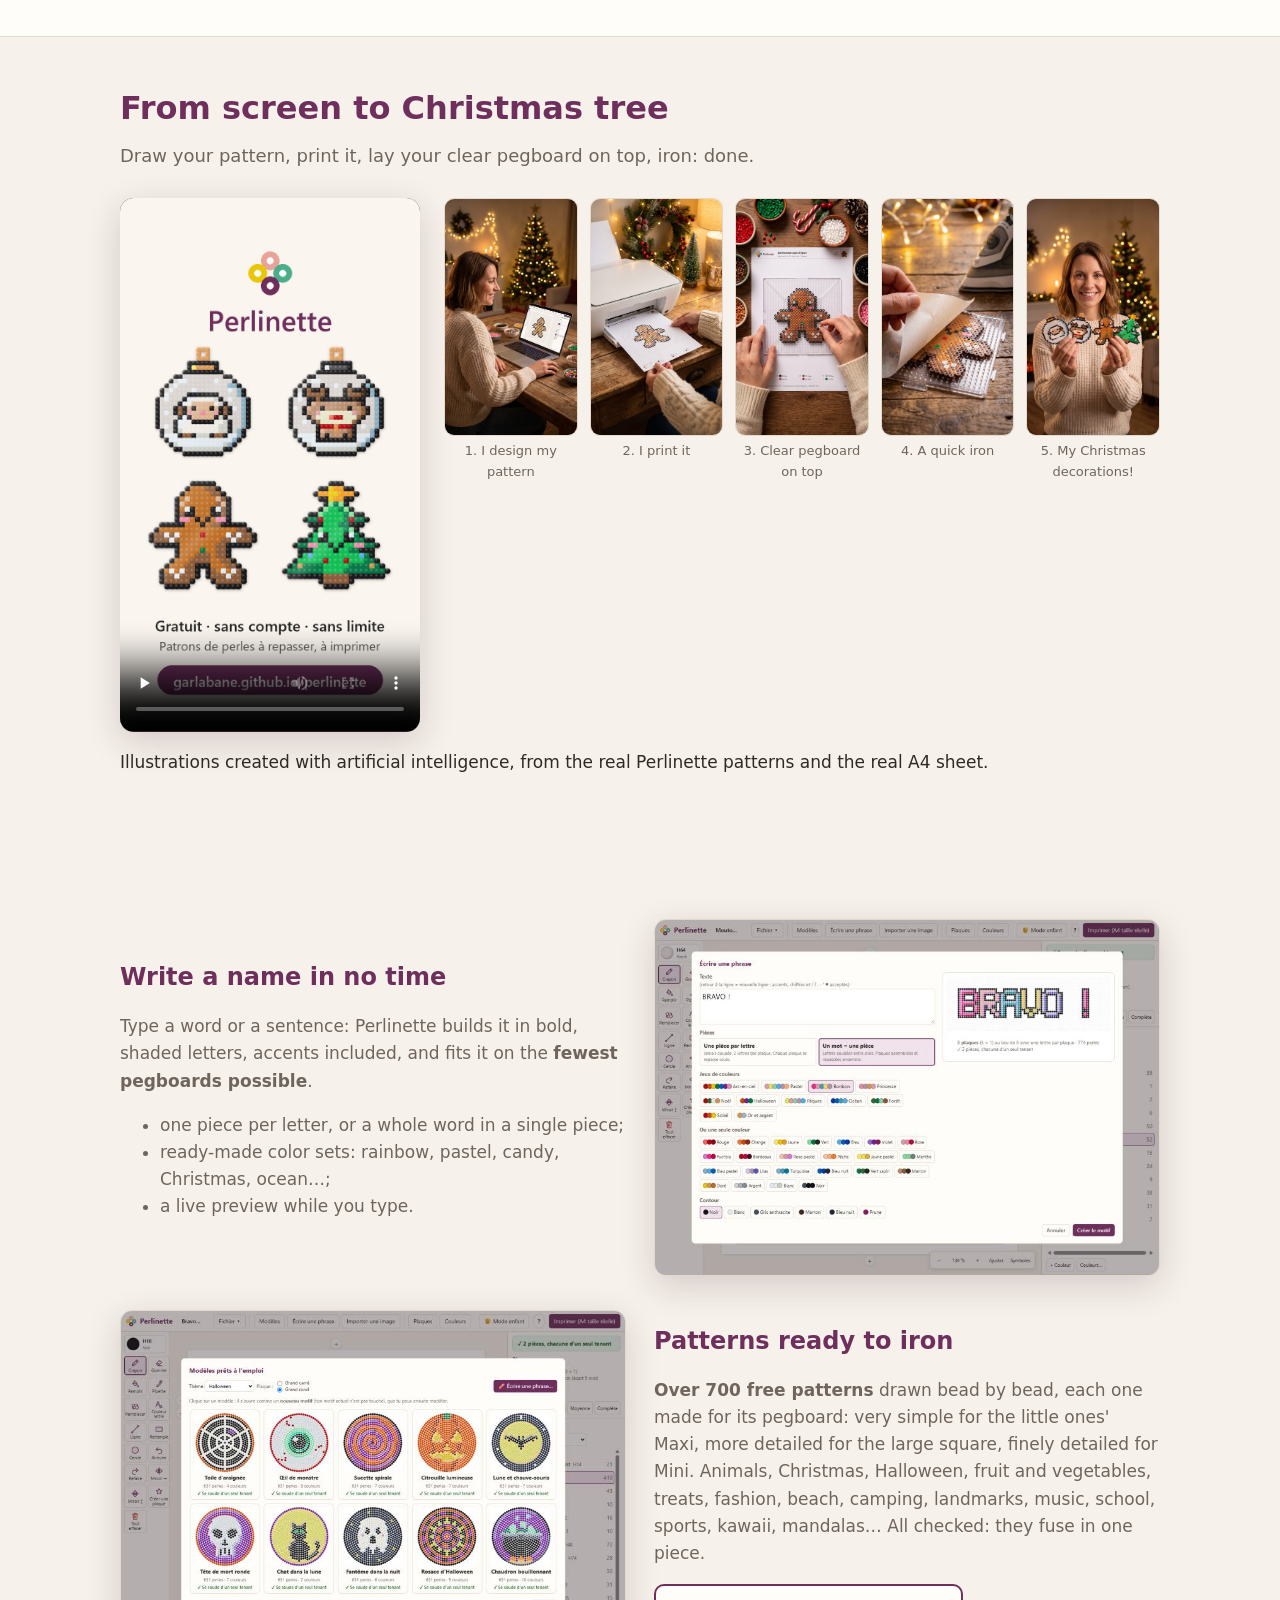
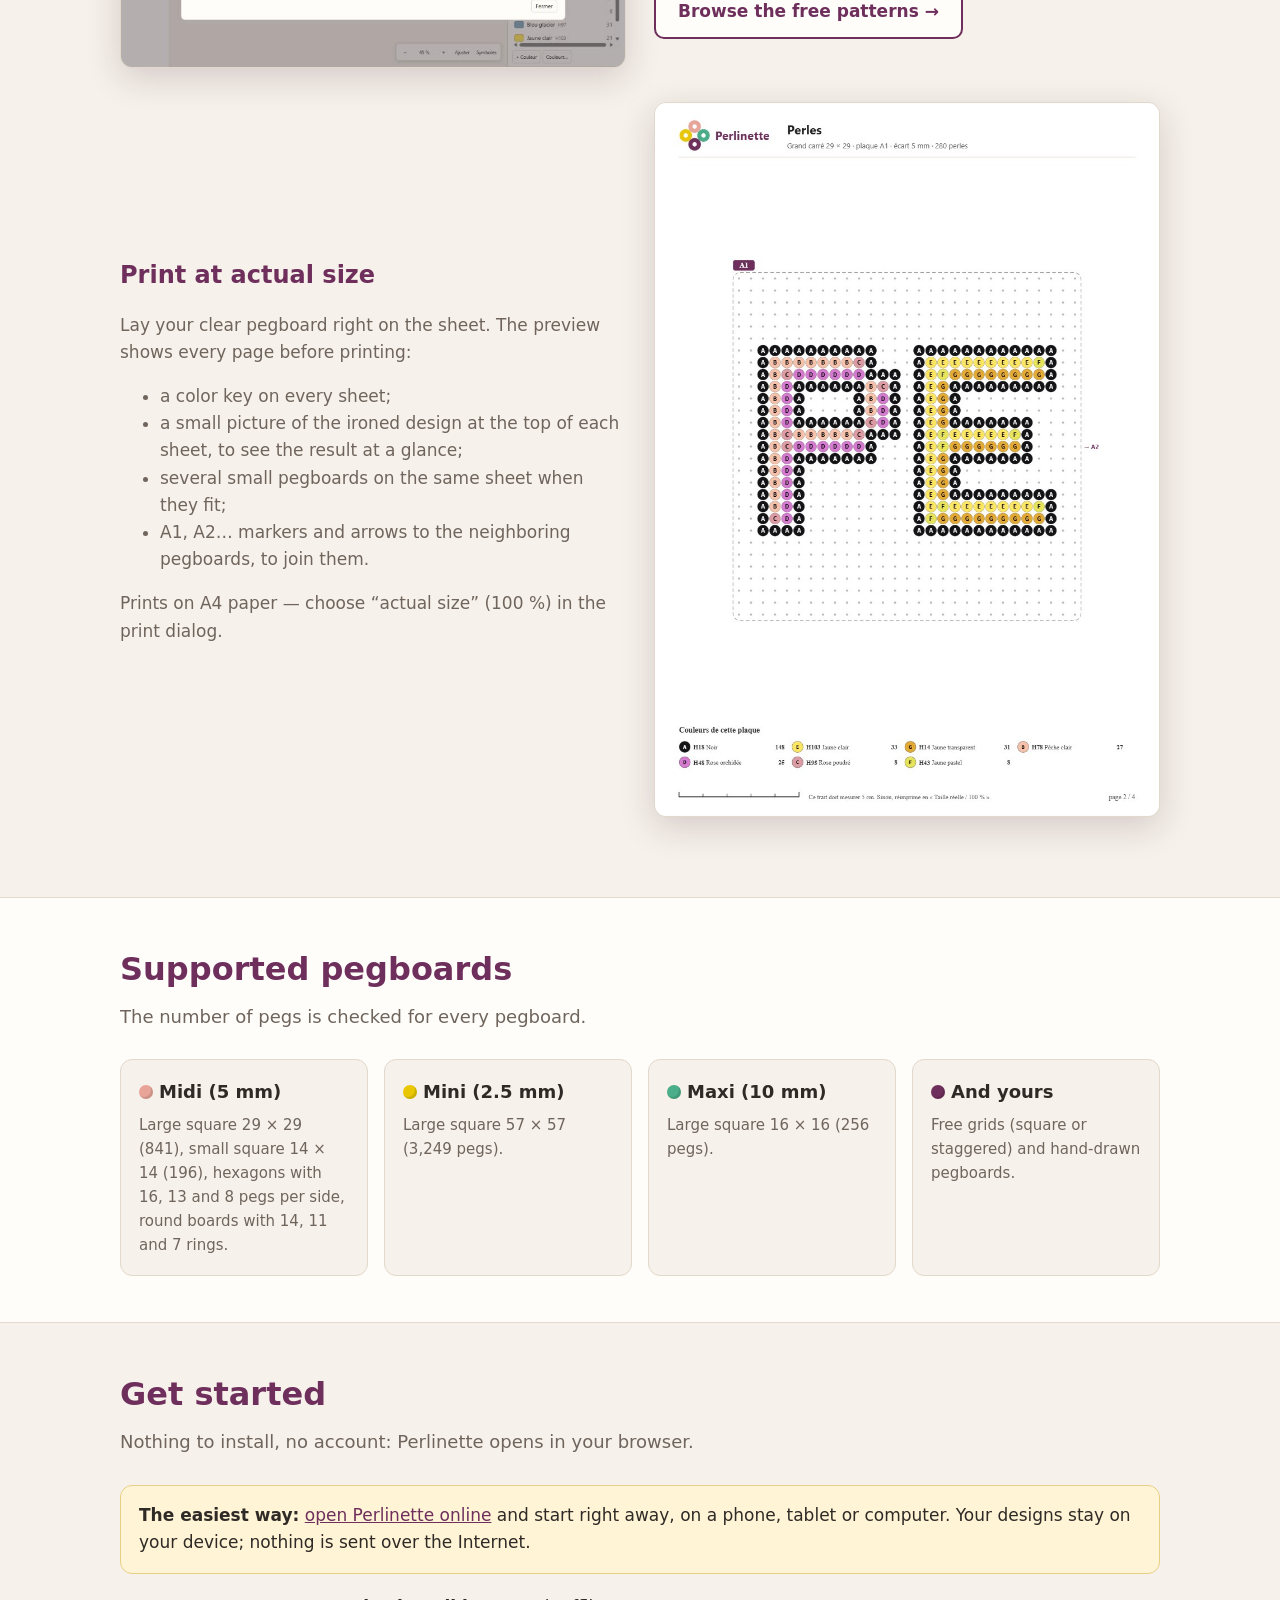
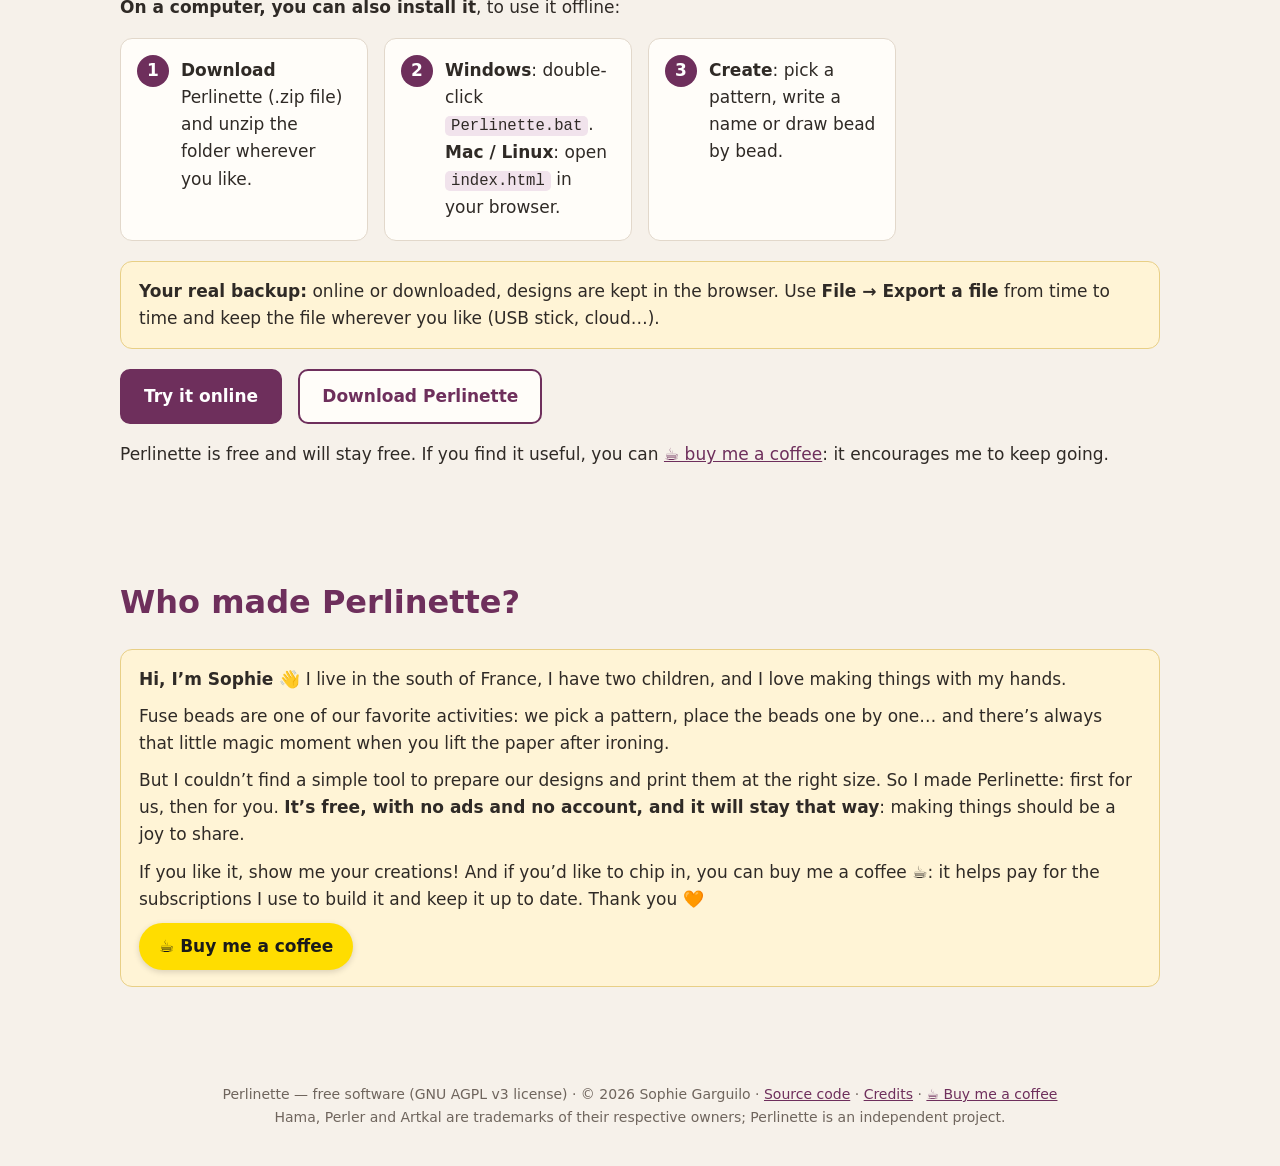
==== commit 81c9c717: "1.18.5 : import d'image qui garde les petites couleurs, touches visibles pour filmer, À propos corri" ====
--- a/docs/index.html
+++ b/docs/index.html
@@ -170,7 +170,7 @@
   <div class="conteneur">
     <h2>Qui a fait Perlinette ?</h2>
     <div class="encadre apropos-site">
-      <p><b>Bonjour, moi c’est Sophie 👋</b> À la maison, on m’appelle <b>Maman Sophie</b>. J’habite en France, j’ai deux enfants, et j’adore créer de mes mains.</p>
+      <p><b>Bonjour, moi c’est Sophie 👋</b> J’habite dans le sud de la France, j’ai deux enfants, et j’adore créer de mes mains.</p>
       <p>Les perles à repasser, c’est une de nos activités préférées : on choisit un modèle, on pose les perles une à une… et il y a toujours ce petit moment magique quand on soulève le papier après le coup de fer.</p>
       <p>Mais je ne trouvais pas d’outil simple pour préparer nos motifs et les imprimer à la bonne taille. Alors j’ai créé Perlinette : d’abord pour nous, puis pour vous. <b>Elle est gratuite, sans publicité et sans compte, et elle le restera</b> : créer, ça doit rester un plaisir à partager.</p>
       <p>Si elle te plaît, montre-moi tes créations ! Et si tu as envie de participer, tu peux m’offrir un café ☕ : il m’aide à payer les abonnements qui me servent à la créer et à la tenir à jour. Merci 🧡</p>
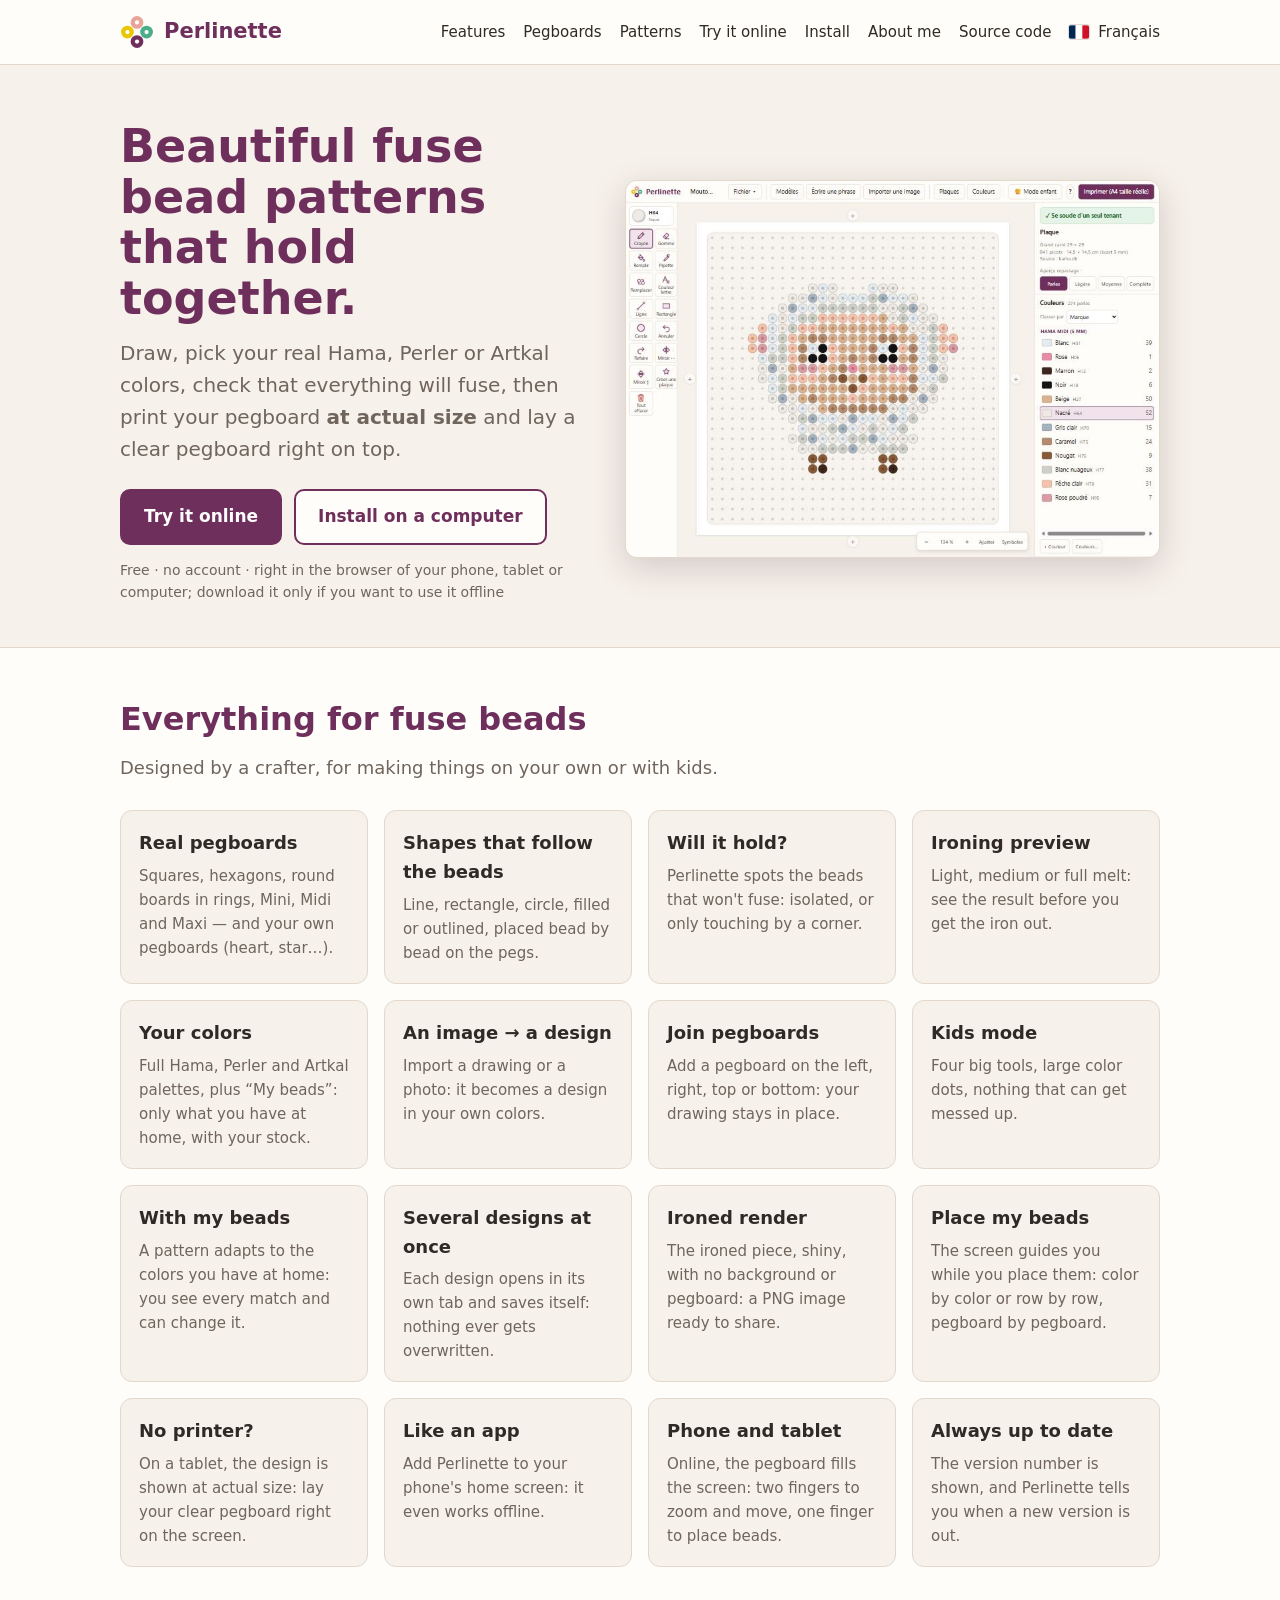
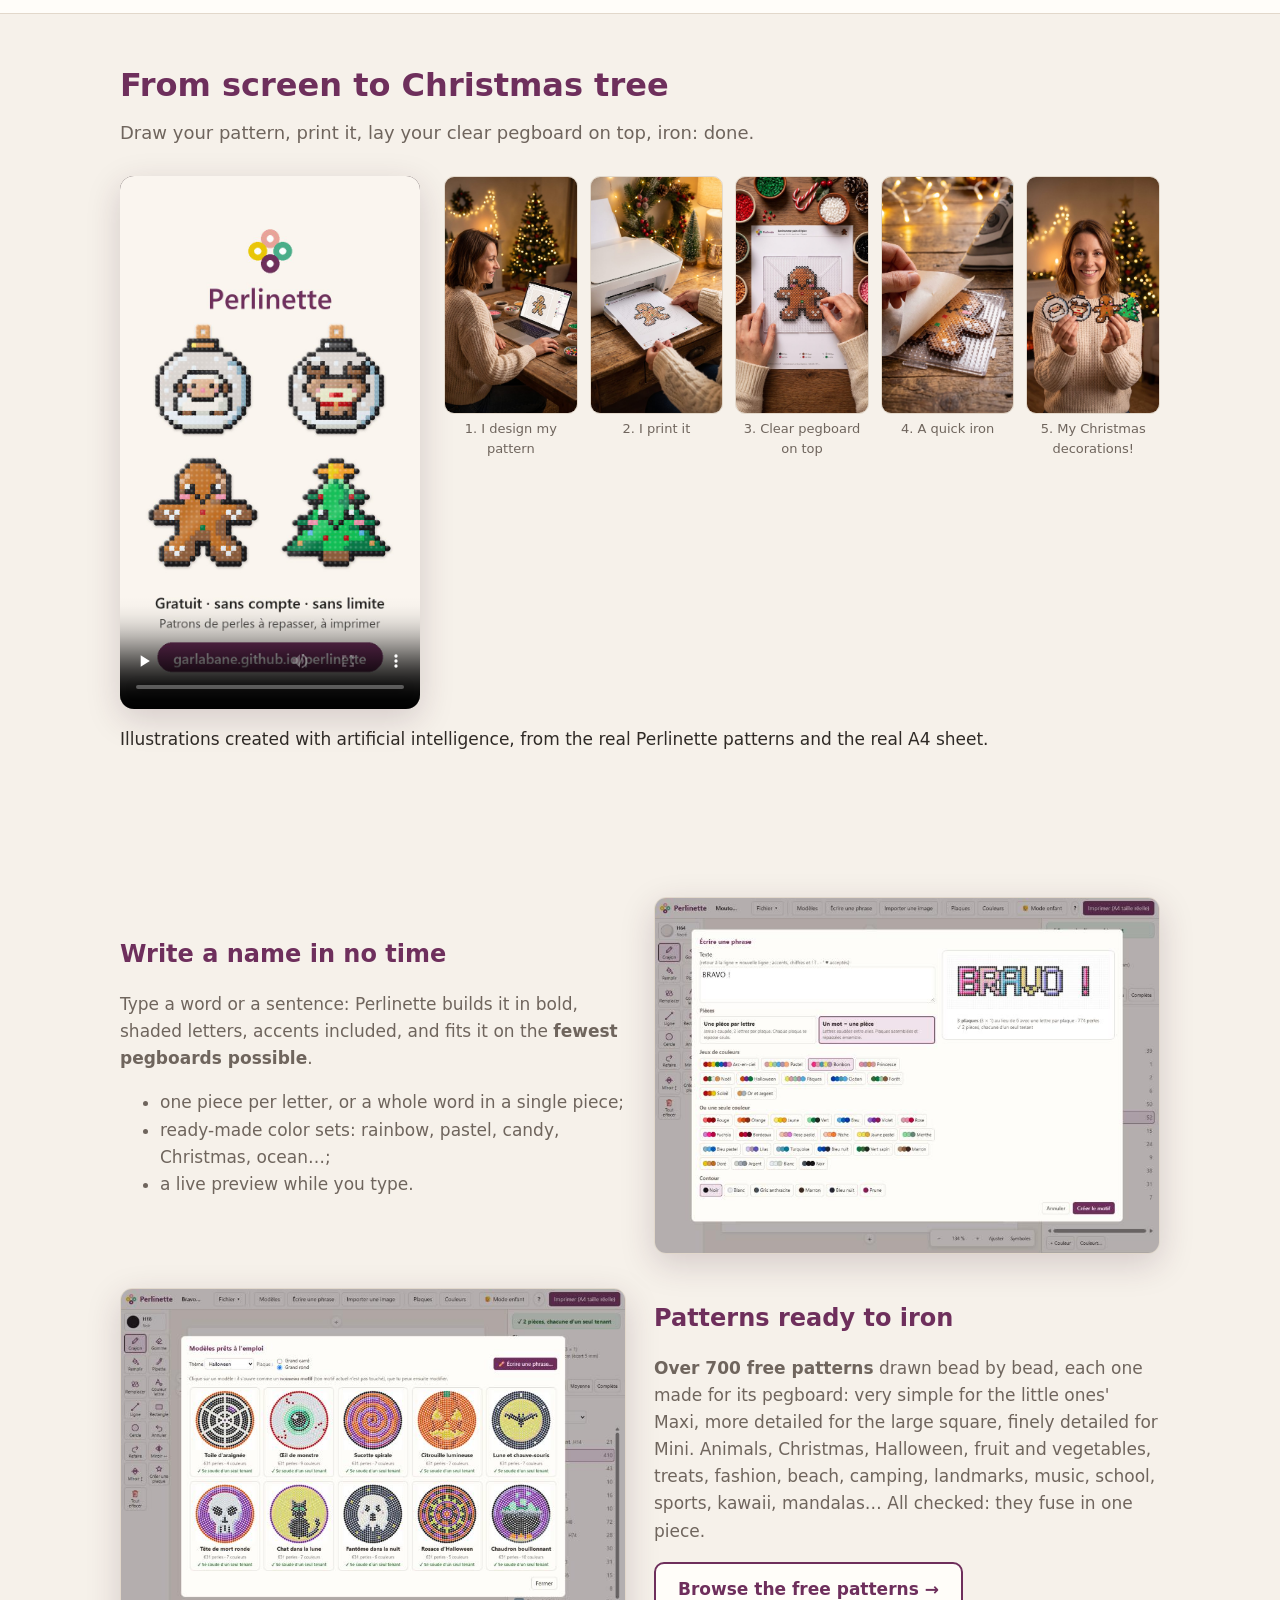
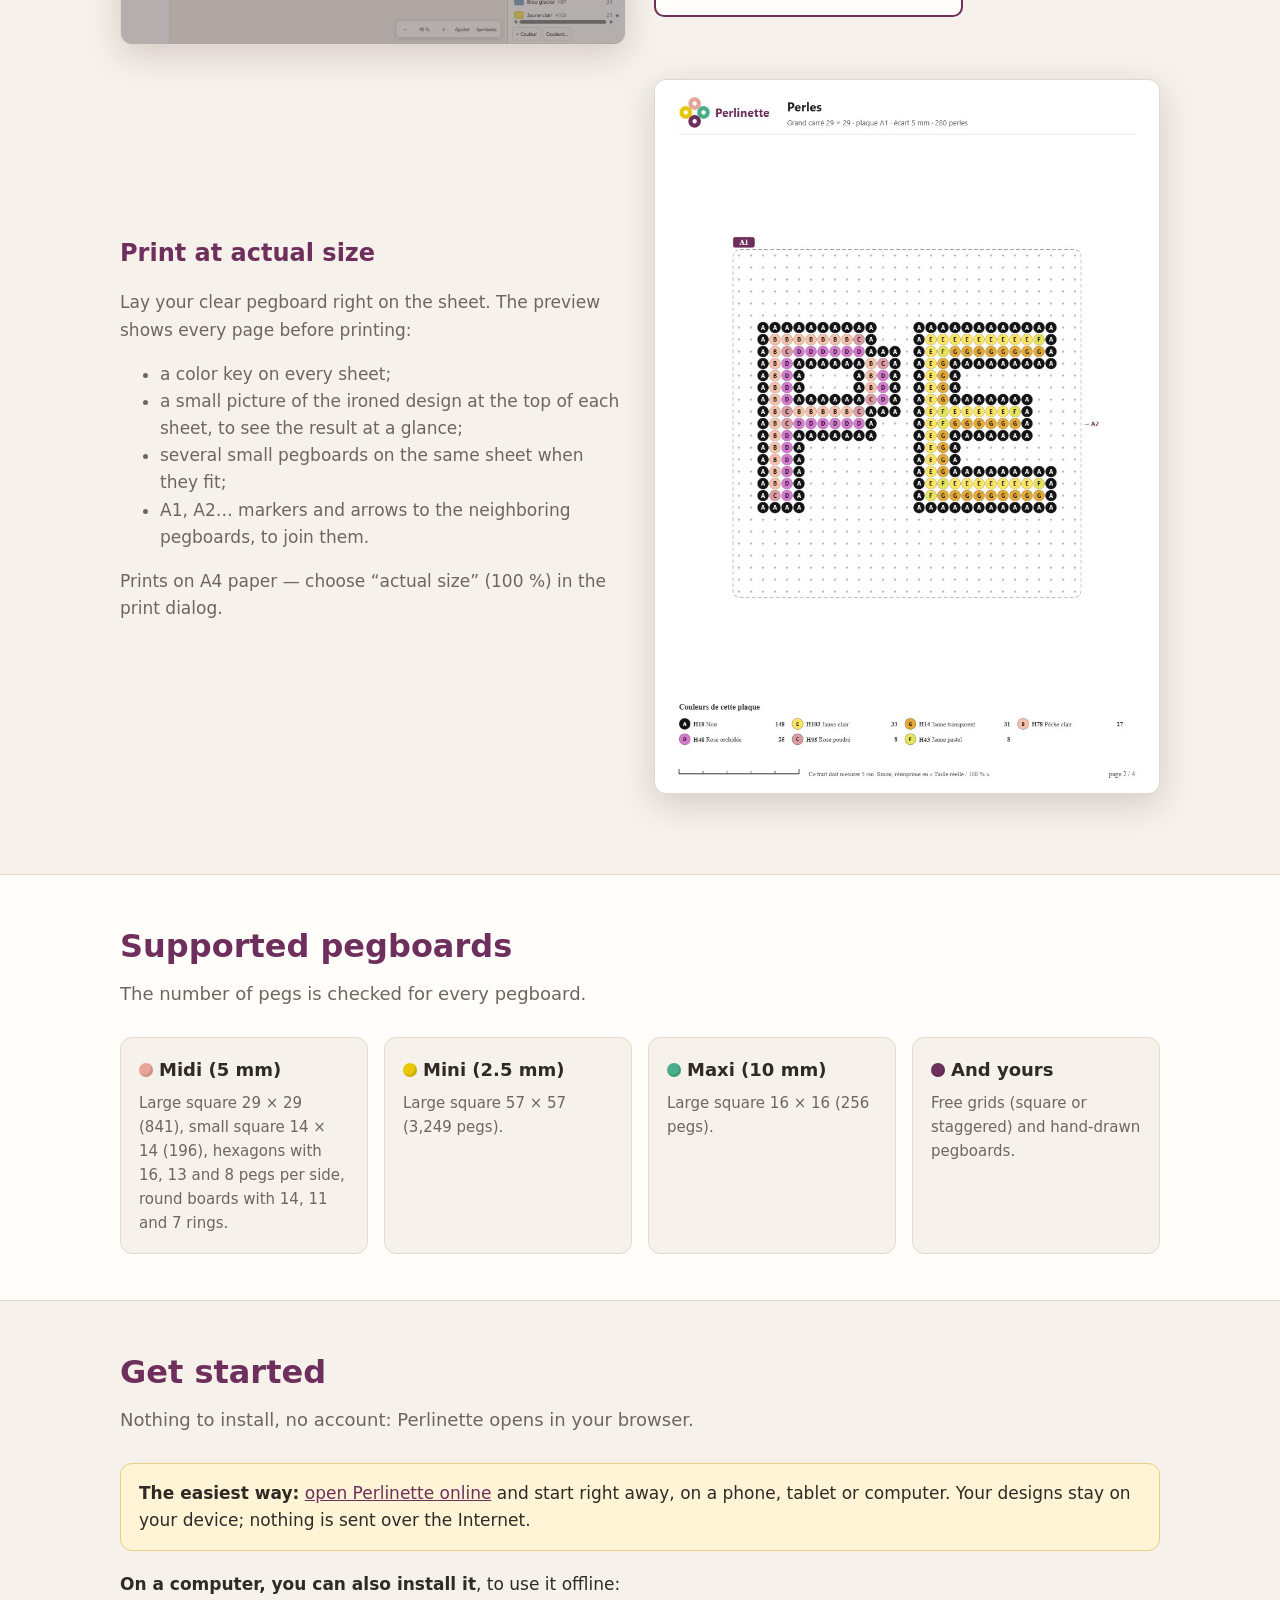
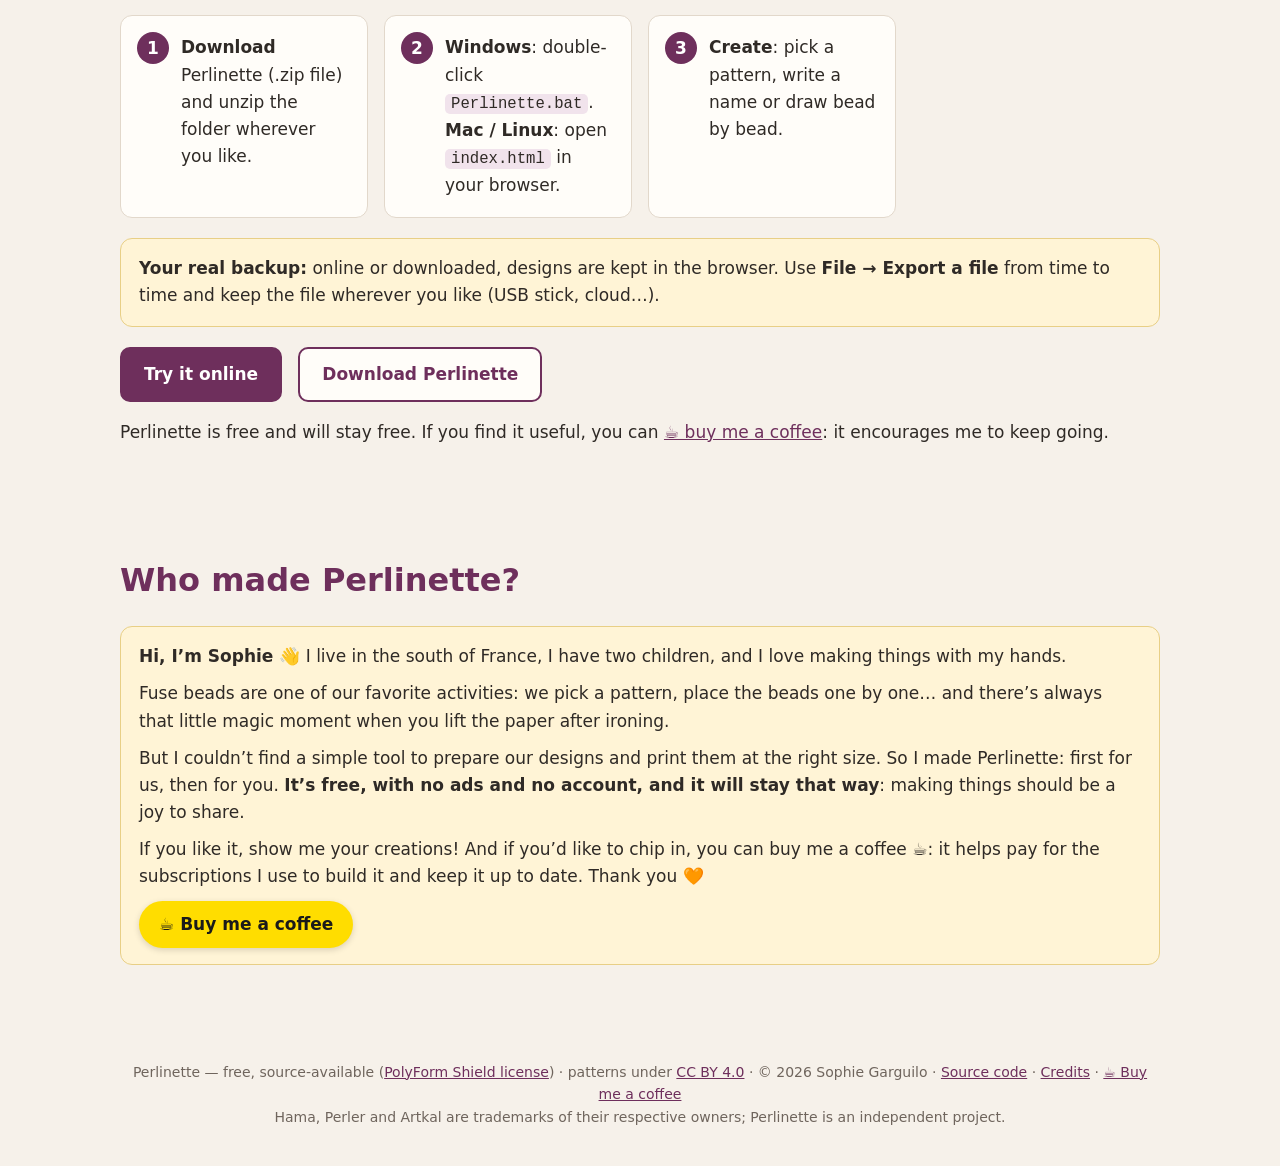
==== commit ecd4d067: "Licence : code sous PolyForm Shield 1.0.0, modèles fournis sous CC BY 4.0 (lien vers le site obligat" ====
--- a/docs/index.html
+++ b/docs/index.html
@@ -50,7 +50,7 @@
         <a class="bouton vide" href="#telecharger">Installer sur ordinateur</a>
         <a class="bouton vide" href="tutoriels.html">Voir les tutoriels</a>
       </div>
-      <p class="note">Gratuit et libre · en français · sans compte · directement dans le navigateur du téléphone, de la tablette ou de l'ordinateur ; à télécharger seulement pour l'utiliser sans Internet</p>
+      <p class="note">Gratuit · en français · sans compte · directement dans le navigateur du téléphone, de la tablette ou de l'ordinateur ; à télécharger seulement pour l'utiliser sans Internet</p>
     </div>
     <img class="capture" src="captures/editeur.jpg" alt="L'éditeur de Perlinette : un mouton kawaii sur un grand carré, les outils à gauche, les couleurs à droite">
   </div>
@@ -182,7 +182,7 @@
 
 <footer class="pied">
   <div class="conteneur">
-    Perlinette — logiciel libre (licence GNU AGPL v3) · © 2026 Sophie Garguilo ·
+    Perlinette — gratuite, code ouvert (<a href="https://github.com/garlabane/perlinette/blob/main/LICENSE">licence PolyForm Shield</a>) · modèles sous <a href="https://github.com/garlabane/perlinette/blob/main/LICENSE-MODELES.md">CC BY 4.0</a> · © 2026 Sophie Garguilo ·
     <a href="https://github.com/garlabane/perlinette">Code source</a> ·
     <a href="https://github.com/garlabane/perlinette/blob/main/CREDITS.md">Crédits</a> ·
     <a href="https://buymeacoffee.com/garlabane" target="_blank" rel="noopener">☕ M'offrir un café</a><br>
